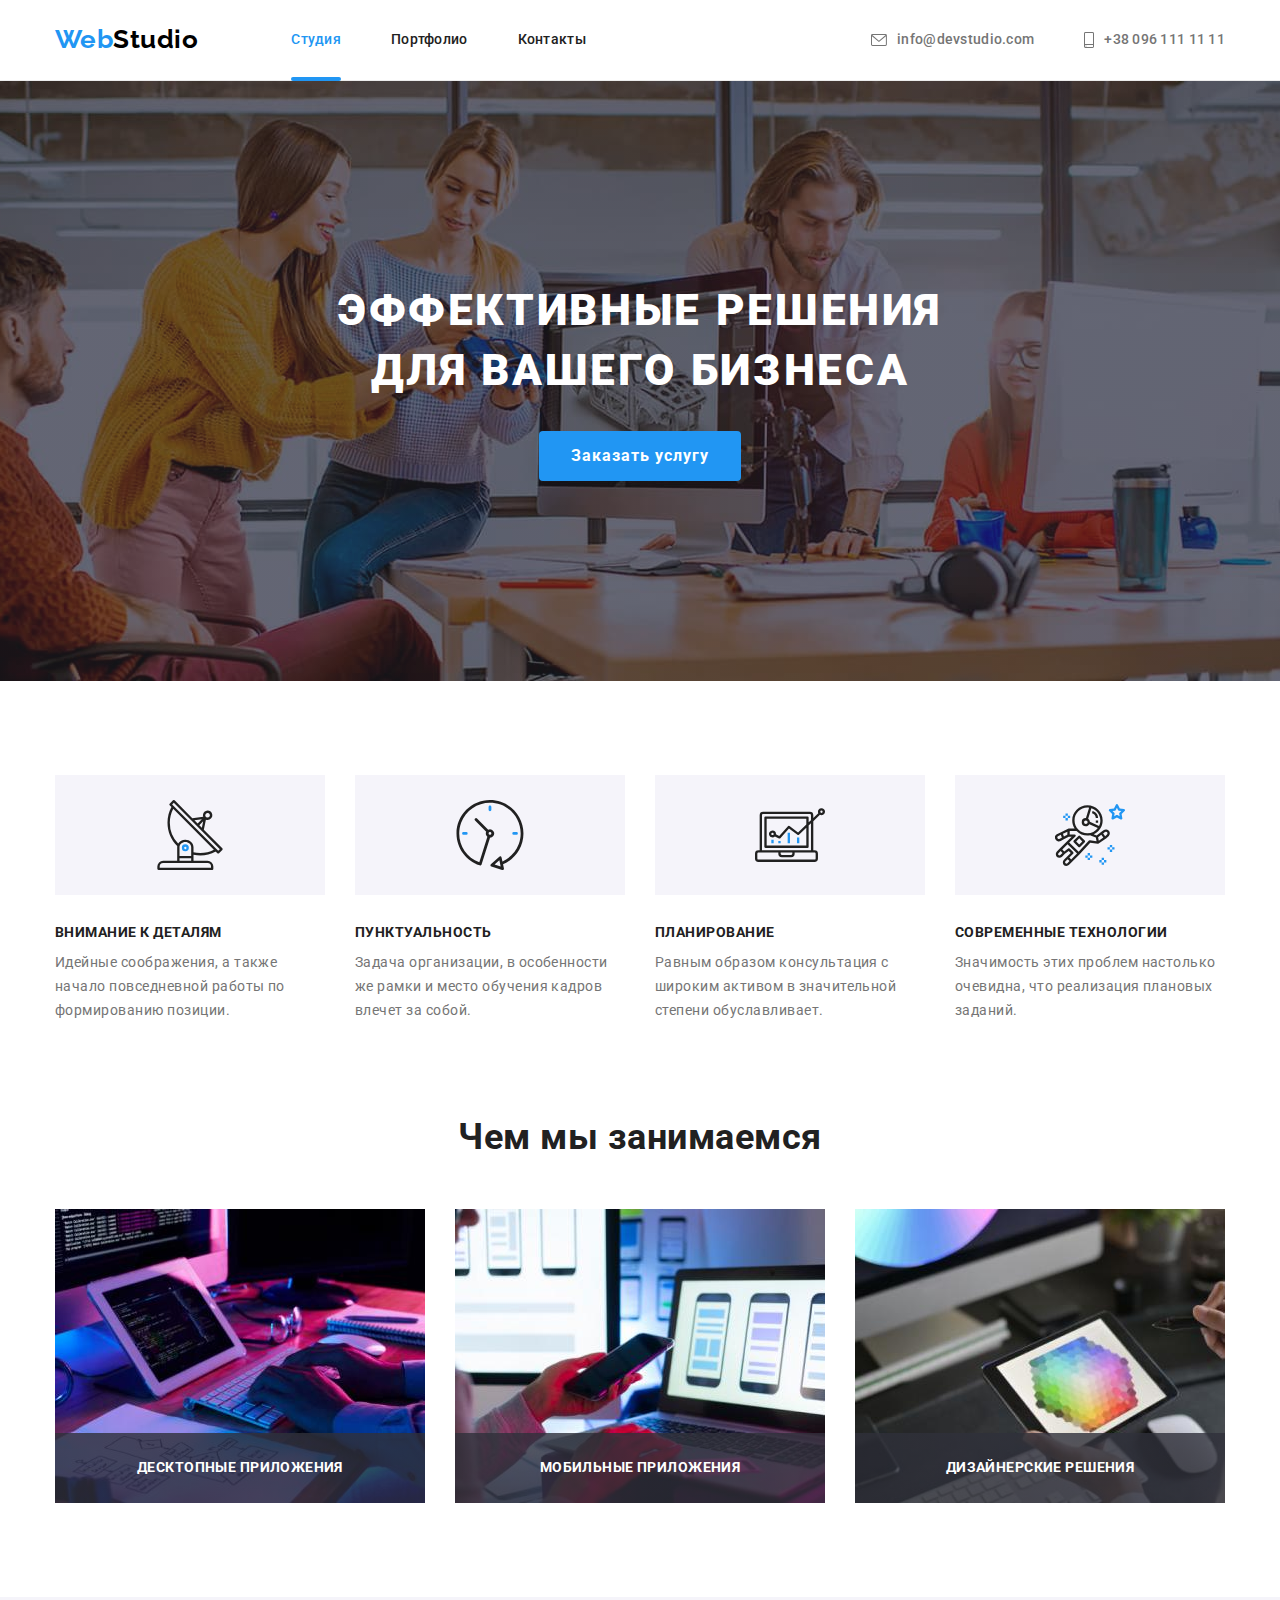
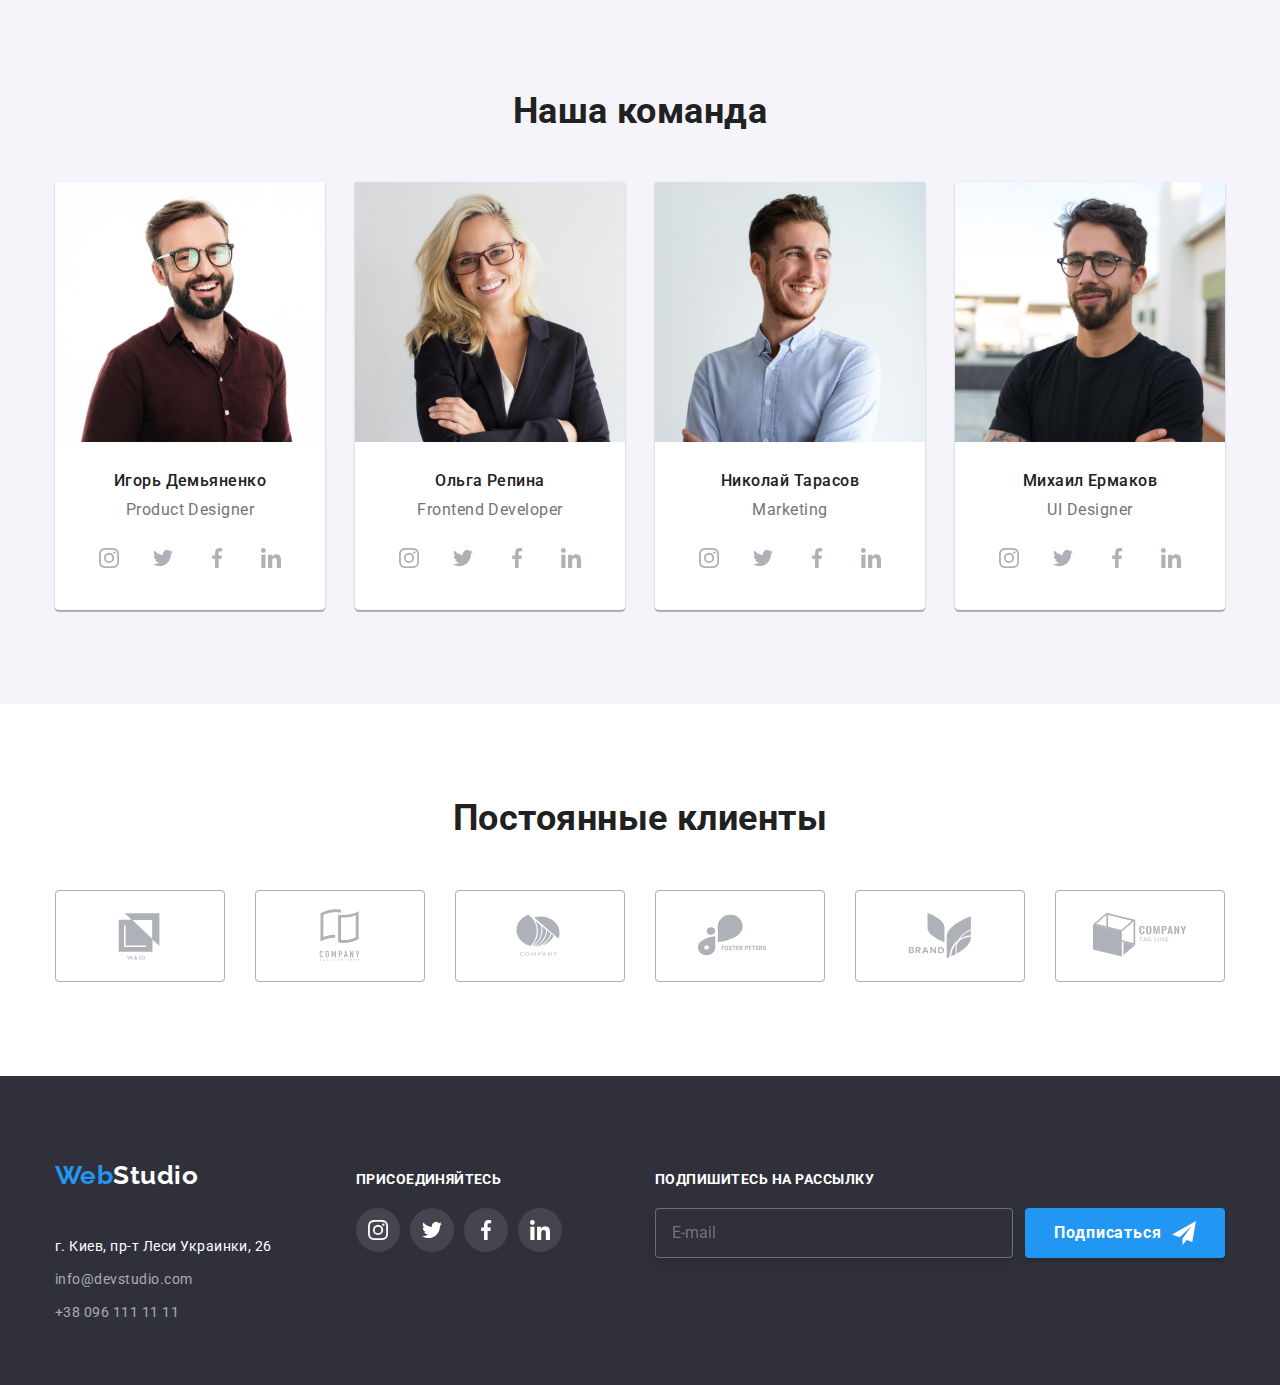
==== index.html @ ae08dffd "HW7-business" ====
<!DOCTYPE html>
<html lang="ru">
<head>
    <meta charset="UTF-8">
    <meta http-equiv="X-UA-Compatible" content="IE=edge">
    <meta name="viewport" content="width=device-width, initial-scale=1.0">
    <title>Студия</title>
    <link rel="preconnect" href="https://fonts.googleapis.com">
    <link rel="preconnect" href="https://fonts.gstatic.com" crossorigin>
    <link href="https://fonts.googleapis.com/css2?family=Raleway:wght@700&family=Roboto:wght@400;500;700;900&display=swap"
        rel="stylesheet">
        <link rel="stylesheet" href="./css/modern-normalize.css">
    <link rel="stylesheet" href="./css/styles.css">
</head>
<body>

                                                        <!-- HEADER -->

    <header class="header-box">

        <div class="container">

        <nav class="navigation">
            <a class="navigation__logo" href="index.html">Web<span class="navigation__name">Studio</span></a>
            <ul class="navigation-list">
                <li class="navigation-list__item"><a class="navigation-list__link navigation-list__link--current" href="index.html">Студия</a></li>
                <li class="navigation-list__item"><a class="navigation-list__link" href="portfolio.html">Портфолио</a></li>
                <li class="navigation-list__item"><a class="navigation-list__link" href="">Контакты</a></li>
            </ul>
        </nav>
        <ul class="contacts-list">
            <li class="contacts-list__items">
                <a class="contacts-list__link" href="mailto:info@devstudio.com"><svg class="contacts-list__envelope" width="16" height="12">
                    <use href="./images/icons.svg#icon-envelope"></use>
                </svg>info@devstudio.com</a>
            </li>
            <li class="contacts-list__items">
                <a class="contacts-list__link" href="tel:+380961111111"><svg class="contacts-list__smartphone" width="10" height="16">
                    <use href="./images/icons.svg#icon-smartphone"></use>
                </svg>+38 096 111 11 11</a>
            </li>
        </ul>
    
    </div>

    </header>

                                                        <!-- MAIN -->

    <main>

                                                        <!-- SECTION 1 -->

        <section class="section section--hero">

    <div class="container container--hero">
 
        <h1 class="container__hero-title">Эффективные решения для вашего бизнеса</h1>
        <button class="container__hero-button" type="button" data-modal-open>Заказать услугу</button>

     
    </div>

        </section>

                                                        <!-- SECTION 2 -->

        <section class="section">

            <div class="container">

        <h2 class="container__feature-title">Особенности</h2>

        <ul class="feature-list">
            <li class="feature-list__item">

            <div class="feature-list__container"> 
                    <svg class="feature-list__icon-place" width="70" height="70">
                    <use href="./images/icons.svg#icon-antenna" ></use>
                </svg>
            </div>

                <h3 class="feature-list__subtitle">Внимание к деталям</h3>
                <p class="feature-list__text">Идейные соображения, а также начало повседневной работы по формированию позиции.</p>
            </li>
            <li class="feature-list__item">
                <div class="feature-list__container">
                <svg class="feature-list__icon-place" width="70" height="70">
                <use href="./images/icons.svg#icon-clock"></use>
                </svg>
                </div>
                <h3 class="feature-list__subtitle">Пунктуальность</h3>
                <p class="feature-list__text">Задача организации, в особенности же рамки и место обучения кадров влечет за собой.</p>
            </li>
            <li class="feature-list__item">
                <div class="feature-list__container">
                    <svg class="feature-list__icon-place" width="70" height="70">
                        <use href="./images/icons.svg#icon-diagram"></use>
                    </svg>
                </div>
                <h3 class="feature-list__subtitle">Планирование</h3>
                <p class="feature-list__text">Равным образом консультация с широким активом в значительной степени обуславливает.</p>
            </li>
            <li class="feature-list__item">
                <div class="feature-list__container">
                <svg class="feature-list__icon-place" width="70" height="70">
                <use href="./images/icons.svg#icon-astronaut"></use>
                </svg>
                </div>
                <h3 class="feature-list__subtitle">Современные технологии</h3>
                <p class="feature-list__text">Значимость этих проблем настолько очевидна, что реализация плановых заданий.</p>
            </li>
        </ul>

    </div>
    
        </section>

                                                        <!-- SECTION 3 -->

        <section class="section section--nopadding">

            <div class="container container--direction">

        <h2 class="container__business-title">Чем мы занимаемся</h2>
        <ul class="container__business-list">
            <li class="container__business-item">
            <img class="container__business-img" src="images/img1.jpg" alt="coding" width="370">
            <h3 class="container__business-subtitle">ДЕСКТОПНЫЕ ПРИЛОЖЕНИЯ</h3>
        </li>
        <li class="container__business-item">
            <img class="container__business-img" src="images/img2.jpg" alt="work_with_smartphones" width="370">
            <h3 class="container__business-subtitle">МОБИЛЬНЫЕ ПРИЛОЖЕНИЯ</h3>
        </li>
        <li class="container__business-item">
            <img class="container__business-img" src="images/img3.jpg" alt="drawing_on_a_tablet" width="370">
            <h3 class="container__business-subtitle">ДИЗАЙНЕРСКИЕ РЕШЕНИЯ</h3>
        </li>
        </ul>

    </div>

        </section>

                                                        <!-- SECTION 4 -->
        <section class="section section4">  

            <div class="container cont4">

        <h2 class="section4-title">Наша команда</h2>
        <ul class="section4-list">

            <li class="section4-list-item">
                    <img class="section4-img" src="images/img4.jpg" alt="Product Designer" width="270">
                    <div class="section4-text">
                    <h3 class="section4-list-title">Игорь Демьяненко</h3>
                    <p class="section4-list-text" lang="en">Product Designer</p>
                    <ul class="social-list">
                        <li class="social-list-item">
                            <a class="social-list-link" href="">
                                <svg class="social-icons" width="20" height="20">
                                    <use href="./images/icons.svg#icon-instagram-1"></use>
                                </svg>
                            </a>
                        </li>
                        <li class="social-list-item">
                            <a class="social-list-link" href="">
                                <svg class="social-icons" width="20" height="20">
                                    <use href="./images/icons.svg#icon-twitter-1"></use>
                                </svg>
                            </a>
                        </li>
                        <li class="social-list-item">
                            <a class="social-list-link" href="">
                                <svg class="social-icons" width="20" height="20">
                                    <use href="./images/icons.svg#icon-facebook-1"></use>
                                </svg>
                            </a>
                        </li>
                        <li class="social-list-item">
                            <a class="social-list-link" href="">
                                <svg class="social-icons" width="20" height="20">
                                    <use href="./images/icons.svg#icon-linkedin-1"></use>
                                </svg>
                            </a>
                        </li>
                    </ul>
                </div>
            </li>

            <li class="section4-list-item">
                    <img class="section4-img" src="images/img5.jpg" alt="Frontend Developer" width="270">
                    <div class="section4-text">
                    <h3 class="section4-list-title">Ольга Репина</h3>
                    <p class="section4-list-text" lang="en">Frontend Developer</p>
                    <ul class="social-list">
                        <li class="social-list-item">
                            <a class="social-list-link" href="">
                                <svg class="social-icons" width="20" height="20">
                                    <use href="./images/icons.svg#icon-instagram-1"></use>
                                </svg>
                            </a>
                        </li>
                        <li class="social-list-item">
                            <a class="social-list-link" href="">
                                <svg class="social-icons" width="20" height="20">
                                    <use href="./images/icons.svg#icon-twitter-1"></use>
                                </svg>
                            </a>
                        </li>
                        <li class="social-list-item">
                            <a class="social-list-link" href="">
                                <svg class="social-icons" width="20" height="20">
                                    <use href="./images/icons.svg#icon-facebook-1"></use>
                                </svg>
                            </a>
                        </li>
                        <li class="social-list-item">
                            <a class="social-list-link" href="">
                                <svg class="social-icons" width="20" height="20">
                                    <use href="./images/icons.svg#icon-linkedin-1"></use>
                                </svg>
                            </a>
                        </li>
                    </ul>
                </div>
            
            </li>

            <li class="section4-list-item">
                <img class="section4-img" src="images/img6.jpg" alt="Marketing" width="270">
                <div class="section4-text">
                    <h3 class="section4-list-title">Николай Тарасов</h3>
                    <p class="section4-list-text" lang="en">Marketing</p>
                    <ul class="social-list">
                        <li class="social-list-item">
                            <a class="social-list-link" href="">
                                <svg class="social-icons" width="20" height="20">
                                    <use href="./images/icons.svg#icon-instagram-1"></use>
                                </svg>
                            </a>
                        </li>
                        <li class="social-list-item">
                            <a class="social-list-link" href="">
                                <svg class="social-icons" width="20" height="20">
                                    <use href="./images/icons.svg#icon-twitter-1"></use>
                                </svg>
                            </a>
                        </li>
                        <li class="social-list-item">
                            <a class="social-list-link" href="">
                                <svg class="social-icons" width="20" height="20">
                                    <use href="./images/icons.svg#icon-facebook-1"></use>
                                </svg>
                            </a>
                        </li>
                        <li class="social-list-item">
                            <a class="social-list-link" href="">
                                <svg class="social-icons" width="20" height="20">
                                    <use href="./images/icons.svg#icon-linkedin-1"></use>
                                </svg>
                            </a>
                        </li>
                    </ul>
                </div>
            </li>
            
            <li class="section4-list-item">
                    <img class="section4-img" src="images/img7.jpg" alt="UI Designer" width="270">
                    <div class="section4-text">
                    <h3 class="section4-list-title">Михаил Ермаков</h3>
                    <p class="section4-list-text" lang="en">UI Designer</p>
                    <ul class="social-list">
                        <li class="social-list-item">
                            <a class="social-list-link" href="">
                                <svg class="social-icons" width="20" height="20">
                                    <use href="./images/icons.svg#icon-instagram-1"></use>
                                </svg>
                            </a>
                        </li>
                        <li class="social-list-item">
                            <a class="social-list-link" href="">
                                <svg class="social-icons" width="20" height="20">
                                    <use href="./images/icons.svg#icon-twitter-1"></use>
                                </svg>
                            </a>
                        </li>
                        <li class="social-list-item">
                            <a class="social-list-link" href="">
                                <svg class="social-icons" width="20" height="20">
                                    <use href="./images/icons.svg#icon-facebook-1"></use>
                                </svg>
                            </a>
                        </li>
                        <li class="social-list-item">
                            <a class="social-list-link" href="">
                                <svg class="social-icons" width="20" height="20">
                                    <use href="./images/icons.svg#icon-linkedin-1"></use>
                                </svg>
                            </a>
                        </li>
                    </ul>
                </div>
            </li>
        </ul>
    
    </div>

        </section>   

                                                        <!-- SECTION 5 -->

        <section class="section section5">

            <div class="container cont5">
            <h2 class="section5-title">Постоянные клиенты</h2>
            <ul class="clients-list">
                <li class="clients-list-items"><a class="clients-link" href="">
                    <svg class="clients-icons" width="106" height="60">
                        <use href="./images/icons.svg#icon-client-1"></use>
                    </svg>
                </a></li>
                <li class="clients-list-items"><a class="clients-link" href="">
                    <svg class="clients-icons" width="106" height="60">
                        <use href="./images/icons.svg#icon-client-2"></use>
                    </svg>
                </a></li>
                <li class="clients-list-items"><a class="clients-link" href="">
                    <svg class="clients-icons" width="106" height="60">
                        <use href="./images/icons.svg#icon-client-3"></use>
                    </svg>
                </a></li>
                <li class="clients-list-items"><a class="clients-link" href="">
                    <svg class="clients-icons" width="106" height="60">
                        <use href="./images/icons.svg#icon-client-4"></use>
                    </svg>
                    </a></li>
                <li class="clients-list-items"><a class="clients-link" href="">
                        <svg class="clients-icons" width="106" height="60">
                            <use href="./images/icons.svg#icon-client-5"></use>
                        </svg>
                        </a></li>
                <li class="clients-list-items"><a class="clients-link" href="">
                        <svg class="clients-icons" width="106" height="60">
                            <use href="./images/icons.svg#icon-client-6"></use>
                        </svg></a>
                </li>
            </ul>
        </div>

        </section>
    </main>

                                                        <!-- FOOTER  -->
    <footer class="foot">

    <div class="container basement">
        
    <div class="cont-ftr">
        <a class="logo-ftr" href="index.html">Web<span class="logo-studio-footer">Studio</span></a>
        <address class="adrs">
            <ul class="foot-list">
                <li class="foot-list-item"><a class="foot-adrs" href="https://goo.gl/maps/mkaMECq21xG1Tthk6" target="_blank"
                        rel="noopener noreferrer">
                        г. Киев, пр-т Леси Украинки, 26</a> </li>
                <li class="foot-list-item"><a class="foot-contacts" href="mailto:info@devstudio.com">info@devstudio.com</a></li>
                <li class="foot-list-item"><a class="foot-contacts" href="tel:+380961111111">+38 096 111 11 11</a></li>
            </ul>
        </address>
    </div>

    <div class="ftr-social">
        <strong class="ftr-social-title">ПРИСОЕДИНЯЙТЕСЬ</strong>
        <ul class="social-list-ftr">
            <li class="social-list-item-ftr">
                <a class="socia-link-ftr" href="">
                    <svg class="social-icons-ftr" width="20" height="20">
                        <use href="./images/icons.svg#icon-instagram-1"></use>
                    </svg>
                </a>
            </li>
            <li class="social-list-item-ftr">
                <a class="socia-link-ftr" href="">
                    <svg class="social-icons-ftr" width="20" height="20">
                        <use href="./images/icons.svg#icon-twitter-1"></use>
                    </svg>
                </a>
            </li>
            <li class="social-list-item-ftr">
                <a class="socia-link-ftr" href="">
                    <svg class="social-icons-ftr" width="20" height="20">
                        <use href="./images/icons.svg#icon-facebook-1"></use>
                    </svg>
                </a>
            </li>
            <li class="social-list-item-ftr">
                <a class="socia-link-ftr" href="">
                    <svg class="social-icons-ftr" width="20" height="20">
                        <use href="./images/icons.svg#icon-linkedin-1"></use>
                    </svg>
                </a>
            </li>
        </ul>
    </div>

    <div class="footer-signup-container">

    <strong class="signup-form-title">ПОДПИШИТЕСЬ НА РАССЫЛКУ</strong>
    <form class="signup-form" name="signup-form" autocomplete="on" novalidate>

            <input class="email-area" type="email" name="footer-email" placeholder="E-mail"/>
    
        <button class="signup-form-button" type="submit"><span class="signup-form-button-text">Подписаться</span>
            <svg class="icon-send" width="24" height="24">
                <use href="./images/icons.svg#icon-send"></use>
            </svg>
        </button>
        
    </form>
    </div>
    </div>       
    </footer>

                                                        <!-- MODAL -->

    <div class="backdrop is-hidden" data-modal>
        <div class="modal">
            <button type="button" class="modal-close" data-modal-close>
                <svg class="icon-close" width="18" height="18">
                    <use href="./images/icons.svg#icon-close"></use>
                </svg>
            </button>
            
            <form action="#" class="user-contacts-form" name="user-contacts" novalidate>
            
                <strong class="user-contacts-tittle">Оставьте свои данные, мы вам перезвоним</strong>
            
                <label class="user-contacts-labels">
                    <span class="label-name">Имя</span> 
                    <input class="user-contacts-input input-name" type="text" name="username" />
                    <svg class="user-icon" width="12" height="12">
                        <use href="./images/icons.svg#icon-user-black"></use>
                    </svg>
                </label>
                <label class="user-contacts-labels">
                    <span class="label-name">Телефон</span>
                    <input class="user-contacts-input input-phone" type="tel" name="phone-number" />
                    <svg class="phone-icon" width="13" height="13">
                        <use href="./images/icons.svg#icon-phone-black"></use>
                    </svg>
                </label>
                <label class="user-contacts-labels">
                    <span class="label-name">Почта</span>
                    <input class="user-contacts-input input-mail" type="email" name="email" />
                    <svg class="mail-icon" width="16" height="13">
                        <use href="./images/icons.svg#icon-email-black"></use>
                    </svg>
                </label>
                <label class="comment-label">
                    <span class="label-name">Комментарий</span>
                    <textarea class="text-field" name="feedback" rows="5" placeholder="Введите текст"></textarea>
                </label>

                
                <label class="user-checkbox">
                    <input class="input-checkbox" type="checkbox" name="checkbox-license" value="reading" />

                    <svg class="icon-square" width="16" height="15">
                        <use href="./images/icons.svg#icon-square"></use>
                    </svg>
                    <svg class="icon-check" width="14" height="15">
                        <use href="./images/icons.svg#icon-check"></use>
                    </svg>

                    <span class="chekbox-text">Соглашаюсь с рассылкой и принимаю</span><a class="checkbox-link" href=""> Условия договора</a>
                    
                </label>
                
                
                <button class="user-contacts-button" type="submit">Отправить</button>
                </form>
        </div>
    </div>
    <script src="./js/modal.js"></script>
</body>
</html>
---- css/styles.css ----
:root {
  --background: #ffffff;
  --logo-text: #000000;
  --main-h2h3: #212121;
  --hero-background: #2f303a;
  --main-text: #757575;
  --footer: rgb(255, 255, 255, 0.6);
  --accent: #2196f3;
  --section4-bckgnd: #f5f4fa;
  --header-border: #ececec;
  --projects-border: #eeeeee;
  --icon-unactive: #afb1b8;
  --cubic: cubic-bezier(0.4, 0, 0.2, 1);
  --transition-time: 250ms;
  --transformY: transform;
}

h1,
h2,
h3,
h4,
h5,
h6,
p,
ul {
  margin: 0;
  padding: 0;
  border: 0;
  font-size: 100%;
  font: inherit;
  vertical-align: baseline;
}

body {
  background-color: var(--background);
  font-family: 'Roboto', sans-serif;
  letter-spacing: 0.03em;
  color: var(--main-h2h3);
  box-sizing: border-box;
}

/* -----------------------------------HEADER----------------------------------- */
.section {
  padding-top: 94px;
  padding-bottom: 94px;
}

.container {
  display: flex;
  width: 1200px;
  padding-left: 15px;
  padding-right: 15px;
  margin-left: auto;
  margin-right: auto;
}

.header-box {
  border-bottom: 1px solid var(--header-border);
}

.navigation {
  display: flex;
  align-items: center;
}

.navigation__logo,
.logo-ftr {
  color: var(--accent);
  font-family: Raleway;
  font-weight: 700;
  font-size: 26px;
  line-height: 1.2;
  text-decoration: none;
  padding: 24px 0;
}

.navigation__name {
  color: var(--logo-text);
  font-family: Raleway;
  font-weight: 700;
  font-size: 26px;
  line-height: 1.19;
}

.navigation-list {
  list-style: none;
  display: flex;
  align-items: center;
  margin-left: 93px;
}

.navigation-list__item {
  display: flex;
  align-content: center;
  justify-content: center;
  margin-right: 50px;
}

.navigation-list__item:last-child {
  margin-right: 0px;
}

.navigation-list__link {
  display: block;
  font-weight: 500;
  font-size: 14px;
  line-height: 1.14;
  letter-spacing: 0.02em;
  text-decoration: none;
  color: var(--main-h2h3);
  padding-top: 32px;
  padding-bottom: 32px;
  transition-property: color, background-color;
  transition-duration: var(--transition-time);
  transition-timing-function: var(--cubic);
  position: relative;
}

.navigation-list__link--current {
  font-weight: 500;
  font-size: 14px;
  line-height: 1.14;
  letter-spacing: 0.02em;
  color: var(--accent);
  text-decoration: none;
  transition: color;
  transition-duration: var(--transition-time);
  transition-timing-function: var(--cubic);
}

.navigation-list__link--current:hover,
.navigation-list__link--current:focus,
.navigation-list__link:hover,
.navigation-list__link:focus {
  color: var(--accent);
}

.navigation-list__link--current::after {
  content: '';
  width: 100%;
  height: 4px;
  background-color: var(--accent);
  border-radius: 2px;
  position: absolute;
  left: 0;
  top: 96%;
}

.contacts-list {
  list-style: none;
  display: flex;
  margin-left: auto;
  align-items: center;
}

.contacts-list__items {
  display: flex;
  align-content: center;
  margin-right: 50px;
}

.contacts-list__items:last-child {
  margin-right: 0;
}

.contacts-list__link {
  display: flex;
  font-weight: 500;
  font-size: 14px;
  line-height: 1.14;
  letter-spacing: 0.02em;
  text-decoration: none;
  color: var(--main-text);
  padding: 32px 0;
  transition: color;
  transition-duration: var(--transition-time);
  transition-timing-function: var(--cubic);
}

.contacts-list__link:hover,
.contacts-list__link:focus {
  color: var(--accent);
}

.contacts-list__envelope {
  margin-right: 10px;
  fill: currentColor;
  align-self: center;
}

.contacts-list__smartphone {
  margin-right: 10px;
  align-self: center;
  fill: currentColor;
}

/* -----------------------------------BODY----------------------------------- */

/* ---------------------------------- SECTION 1 ------------------------------ */
.section--hero {
  display: flex;
  background-color: var(--hero-background);
  padding-top: 200px;
  padding-bottom: 200px;
  max-width: 1600px;
  height: 600px;
  margin-right: auto;
  margin-left: auto;
  background-image: linear-gradient(to right, rgba(47, 48, 58, 0.4), rgba(47, 48, 58, 0.4)),
    url(../images/overlay.jpg);
  background-repeat: no-repeat;
  background-position: center;
  background-size: cover;
}

.container--hero {
  flex-direction: column;
  text-align: center;
  justify-content: center;
}

.container__hero-title {
  font-weight: 900;
  font-size: 44px;
  line-height: 1.36;
  letter-spacing: 0.06em;
  text-transform: uppercase;
  color: var(--background);
  width: 696px;
  margin: 0 auto;
  margin-bottom: 30px;
}

.container__hero-button {
  font-family: Roboto;
  background-color: var(--accent);
  color: var(--background);
  cursor: pointer;
  font-weight: 700;
  font-size: 16px;
  line-height: 1.87;
  letter-spacing: 0.06em;
  border: none;
  border-radius: 4px;
  display: block;
  padding: 10px 32px;
  margin-left: auto;
  margin-right: auto;
}

.container__hero-button:hover,
.container__hero-button:focus,
.container__hero-button:active {
  background-color: var(--accent);
  color: var(--background);
}

/* ---------------------------------- SECTION 2 ------------------------------ */
.container__feature-title {
  position: absolute;
  width: 1px;
  height: 1px;
  margin: -1px;
  border: 0;
  padding: 0;
  white-space: nowrap;
  clip-path: inset(100%);
  clip: rect(0 0 0 0);
  overflow: hidden;
}

.feature-list {
  list-style: none;
  display: flex;
  justify-content: center;
}

.feature-list__item {
  margin-right: 30px;
}
.feature-list__item:last-child {
  margin-right: 0px;
}

.feature-list__container {
  display: flex;
  width: 270px;
  height: 120px;
  background-color: var(--section4-bckgnd);
  margin-bottom: 30px;
  justify-content: center;
}

.feature-list__icon-place {
  align-self: center;
}

.feature-list__subtitle {
  font-weight: 700;
  font-size: 14px;
  line-height: 1.14;
  text-transform: uppercase;
  margin-bottom: 10px;
}

.feature-list__text {
  font-size: 14px;
  line-height: 1.71;
  color: var(--main-text);
}

/* ---------------------------------- SECTION 3 ------------------------------ */
.section--nopadding {
  padding-top: 0;
}

.container--direction {
  flex-direction: column;
}

.container__business-title {
  display: flex;
  justify-content: center;
  font-weight: 700;
  font-size: 36px;
  line-height: 1.16;
  margin-bottom: 50px;
}

.container__business-list {
  display: flex;
  justify-content: center;
}

.container__business-item {
  position: relative;
  list-style: none;
  margin-right: 30px;
}
.container__business-item:last-child {
  margin-right: 0;
}

.container__business-img {
  max-width: 100%;
  display: block;
  height: auto;
}

.container__business-subtitle {
  position: absolute;
  bottom: 0;
  width: 100%;
  height: 70px;
  display: flex;
  align-items: center;
  justify-content: center;
  font-weight: bold;
  font-size: 14px;
  line-height: 1.14;
  letter-spacing: 0.03em;
  color: var(--background);
  background-image: linear-gradient(to right, rgba(47, 48, 58, 0.8), rgba(47, 48, 58, 0.8));
}

/* ------------------------------------ SECTION 4 ------------------------------ */
.section4 {
  background-color: var(--section4-bckgnd);
}
.cont4 {
  flex-direction: column;
}
.section4-title {
  font-weight: 700;
  font-size: 36px;
  line-height: 1.16;
  display: flex;
  justify-content: center;
  margin-bottom: 50px;
}
.section4-list {
  margin-right: auto;
  margin-left: auto;
  display: flex;
}
.section4-list-item {
  list-style: none;
  margin-right: 30px;
  background-color: var(--background);
  box-shadow: 0px 1px 3px rgba(0, 0, 0, 0.12), 0px 1px 1px rgba(0, 0, 0, 0.14),
    0px 2px 1px rgba(0, 0, 0, 0.2);
  border-radius: 0px 0px 4px 4px;
}
.section4-list-item:last-child {
  margin-right: 0;
}
.section4-text {
  padding-bottom: 30px;
  padding-top: 30px;
  padding-right: 32px;
  padding-left: 32px;
}
.section4-list-title {
  font-weight: 500;
  font-size: 16px;
  line-height: 1.18;
  display: flex;
  justify-content: center;
  margin-bottom: 10px;
}
.section4-list-text {
  font-size: 16px;
  line-height: 1.18;
  display: flex;
  justify-content: center;
  color: var(--main-text);
  margin-bottom: 16px;
}
.section4-img {
  max-width: 100%;
  display: block;
  height: auto;
}
.social-list {
  list-style: none;
  display: flex;
  justify-content: center;
  align-content: center;
}
/* -------------------------------------------------- */
.social-list-item {
  display: flex;
  width: 44px;
  height: 44px;
  margin-right: 10px;
}
.social-list-item:last-child {
  margin-right: 0;
}
.social-list-link {
  display: flex;
  justify-content: center;
  width: 100%;
  height: 100%;
  fill: var(--icon-unactive);
  color: var(--background);
  border-radius: 50%;
  transition-property: background-color, fill, border-radius;
  transition-duration: var(--transition-time);
  transition-timing-function: var(--cubic);
}
.social-icons {
  align-self: center;
}
.social-list-link:hover,
.social-list-link:focus {
  background-color: var(--accent);
  fill: currentColor;
}

/* --------------------------------------------------- */

/* ------------------------------------SECTION 5-------------------------------- */
.cont5 {
  flex-direction: column;
}

.section5-title {
  font-weight: 700;
  font-size: 36px;
  line-height: 1.16;
  display: flex;
  justify-content: center;
  margin-bottom: 50px;
}
.clients-list {
  display: flex;
  list-style: none;
  justify-content: center;
}

.clients-list-items {
  display: flex;
  margin-right: 30px;
}
.clients-list-items:last-child {
  margin-right: 0;
}

.clients-link {
  width: 170px;
  height: 92px;
  display: flex;
  cursor: pointer;
  border: 1px solid var(--icon-unactive);
  border-radius: 4px;
  justify-content: center;
  align-items: center;
  fill: var(--icon-unactive);
  transition-property: fill, border-color;
  transition-duration: var(--transition-time);
  transition-timing-function: var(--cubic);
}
.clients-link:hover,
.clients-link:focus {
  fill: var(--accent);
  border: 1px solid var(--accent);
}

/* ------------------------------------ FOOTER --------------------------------- */
.foot {
  background-color: var(--hero-background);
  padding-top: 60px;
  padding-bottom: 60px;
}
.cont-ftr {
  display: flex;
  flex-direction: column;
  width: 231px;
}
.foot-adrs {
  text-decoration: none;
}
.foot-contacts {
  text-decoration: none;
}
.logo-studio-footer {
  font-family: Raleway;
  font-weight: 700;
  font-size: 26px;
  line-height: 1.19;
  color: var(--background);
}
.adrs {
  font-size: 14px;
  line-height: 1.71;
  font-style: normal;
  color: var(--background);
}
.logo-ftr {
  margin-bottom: 20px;
  justify-content: baseline;
}
.foot-list {
  list-style: none;
  display: flex;
  flex-direction: column;
}
.foot-list-item {
  margin-bottom: 9px;
}
.foot-list-item:last-child {
  margin-bottom: 0;
}
.foot-adrs {
  font-size: 14px;
  line-height: 1.71;
  font-style: normal;
  color: var(--background);
  transition-property: color;
  transition-duration: var(--transition-time);
  transition-timing-function: var(--cubic);
}
.foot-adrs:hover,
.foot-adrs:focus,
.foot-adrs:active {
  color: var(--accent);
}

.foot-contacts {
  color: var(--footer);
  transition-property: color;
  transition-duration: var(--transition-time);
  transition-timing-function: var(--cubic);
}
.foot-contacts:hover,
.foot-contacts:focus,
.foot-contacts:active {
  color: var(--accent);
}
.basement {
  display: flex;
  flex-direction: row;
  align-items: baseline;
}
.ftr-social {
  display: flex;
  flex-direction: column;
  margin-left: 70px;
}
.ftr-social-title {
  display: flex;
  flex-direction: column;
  font-weight: 700;
  color: var(--background);
  font-size: 14px;
  line-height: 1.14;
  text-transform: uppercase;
  letter-spacing: 0.03em;
  margin-bottom: 20px;
  justify-content: baseline;
}
.social-list-ftr {
  display: flex;
  align-content: center;
  justify-content: center;
  list-style: none;
}
.social-list-item-ftr {
  display: flex;
  width: 44px;
  height: 44px;
  margin-right: 10px;
  background-image: linear-gradient(to right, rgba(255, 255, 255, 0.1), rgba(255, 255, 255, 0.1));
  border-radius: 50%;
}
.socia-link-ftr {
  display: flex;
  justify-content: center;
  width: 100%;
  height: 100%;
  cursor: pointer;
  fill: var(--background);
  color: var(--background);
  border-radius: 50%;
  transition-property: background-color, fill, border-radius;
  transition-duration: var(--transition-time);
  transition-timing-function: var(--cubic);
}
.socia-link-ftr:hover,
.socia-link-ftr:focus {
  background-color: var(--accent);
  fill: var(--background);
}
.social-list-item-ftr:last-child {
  margin-right: 0;
}
.social-icons-ftr {
  align-self: center;
}
/* ----------------------------- FOOTER SIGNUP FORM ------------------*/
.footer-signup-container {
  margin-left: 93px;
}
.signup-form {
  display: flex;
}

.signup-form-title {
  display: block;
  font-style: normal;
  font-size: 14px;
  line-height: 1.14em;
  font-weight: 700;
  color: var(--background);
  margin-bottom: 20px;
}
.email-area-button {
  display: flex;
  align-items: flex-end;
}
.email-area {
  width: 358px;
  border: 1px solid rgba(255, 255, 255, 0.3);
  filter: drop-shadow(0px 4px 4px rgba(0, 0, 0, 0.15));
  background-color: var(--hero-background);
  color: var(--background);
  border-radius: 4px;
  padding-left: 16px;
  padding-top: 15px;
  padding-bottom: 15px;
  margin-right: 12px;
}
.signup-form-button {
  display: flex;
  justify-content: center;
  align-items: center;
  width: 200px;
  height: 50%;
  padding-top: 10px;
  padding-bottom: 10px;
  border: none;
  cursor: pointer;
  font-family: Roboto;
  font-style: normal;
  font-weight: 700;
  font-size: 16px;
  line-height: 1.875em;
  letter-spacing: 0.06em;
  color: var(--background);
  background-color: var(--accent);
  box-shadow: 0px 4px 4px rgba(0, 0, 0, 0.15);
  border-radius: 4px;
}
.signup-form-button-text {
  margin-right: 10px;
}
.icon-send {
  fill: var(--background);
}

/* --------------------------------------PORTFOLIO---------------------------------*/
.cont-portfolio {
  flex-direction: column;
  margin-left: auto;
  margin-right: auto;
}
.portfolio-title {
  position: absolute;
  width: 1px;
  height: 1px;
  margin: -1px;
  border: 0;
  padding: 0;
  white-space: nowrap;
  clip-path: inset(100%);
  clip: rect(0 0 0 0);
  overflow: hidden;
}
/*---------------------------------------- FILTERS ----------------------------------*/

.filters-list {
  background-color: var(--background);
  display: flex;
  justify-content: center;
  margin-top: 0;
  margin-bottom: 50px;
  list-style: none;
}
.filters-list .filters-list-items + .filters-list-items {
  margin-left: 8px;
}
.filters-list-button {
  font-family: Roboto;
  background-color: var(--section4-bckgnd);
  cursor: pointer;
  font-weight: 500;
  font-size: 16px;
  line-height: 1.62;
  text-align: center;
  border: none;
  border-radius: 4px;
  padding: 6px 22px;
  transition-property: color, background-color, box-shadow;
  transition-duration: var(--transition-time);
  transition-timing-function: var(--cubic);
}
.filters-list-button.active-button {
  color: var(--background);
  background-color: var(--accent);
  transition-property: box-shadow;
  transition-duration: var(--transition-time);
  transition-timing-function: var(--cubic);
}

.filters-list-button:hover,
.filters-list-button:focus,
.active-button:active {
  color: var(--background);
  background-color: var(--accent);
  box-shadow: 0px 3px 1px rgba(0, 0, 0, 0.1), 0px 1px 2px rgba(0, 0, 0, 0.08),
    0px 2px 2px rgba(0, 0, 0, 0.12);
}

/* --------------------------------------- PROJECTS -------------------------------------*/

.projects-list {
  list-style: none;
  display: flex;
  flex-wrap: wrap;
}
.projects-list-item {
  display: block;
  border-bottom: 1px solid var(--projects-border);
  flex-basis: calc((100% - 2 * 30px) / 3);
  margin-right: 30px;
  margin-bottom: 30px;
}
.projects-list-item:nth-last-child(-n + 3) {
  margin-bottom: 0px;
}
.projects-list-item:nth-child(3n) {
  margin-right: 0px;
}
.projects-thumb {
  position: relative;
  overflow: hidden;
  width: 100%;
  height: 100%;
}
.overlay {
  position: absolute;
  left: 0;
  top: 0;
  font-size: 18px;
  line-height: 1.55;
  letter-spacing: 0.03em;
  padding: 63px 24px;
  color: var(--background);
  opacity: 0;
  background-image: linear-gradient(to right, rgba(33, 150, 243, 0.9), rgba(33, 150, 243, 0.9));
  transition-property: transform, opacity;
  transform: translateY(100%);
  transition-duration: var(--transition-time);
  transition-timing-function: var(--cubic);
}
.projects-link:focus .overlay,
.projects-link:hover .overlay {
  transform: translateY(0);
  opacity: 1;
}
.projects-link:focus,
.projects-link:hover {
  box-shadow: 0px 1px 1px rgba(0, 0, 0, 0.12), 0px 4px 4px rgba(0, 0, 0, 0.06),
    1px 4px 6px rgba(0, 0, 0, 0.16);
}
.projects-link {
  display: block;
  text-decoration: none;
  color: var(--main-h2h3);
  transition-property: box-shadow;
  transition-duration: var(--transition-time);
  transition-timing-function: var(--cubic);
}

.projects-text {
  width: 100%;
  padding: 20px 24px;
  overflow: hidden;
  border-bottom: 1px solid var(--header-border);
  border-left: 1px solid var(--header-border);
  border-right: 1px solid var(--header-border);
}
.projects-list-subtitle {
  font-weight: 700;
  font-size: 18px;
  line-height: 2;
  letter-spacing: 0.06em;
  margin-bottom: 4px;
}
.projects-list-text {
  font-size: 16px;
  line-height: 1.87;
  color: var(--main-text);
}
.projects-img {
  max-width: 100%;
  display: block;
  height: auto;
}

/*--------------------------------- MODAL -------------------------------*/
.backdrop {
  position: fixed;
  top: 0;
  left: 0;
  width: 100vw;
  height: 100vh;
  background-color: rgba(0, 0, 0, 0.2);
  transition: opacity 350ms, visibility 350ms;
  pointer-events: visible;
}
.backdrop.is-hidden .modal {
  transform: scale(0.01) translate(100%, 20%);
}

.modal {
  position: absolute;
  padding: 40px;
  top: 50%;
  left: 50%;
  width: 528px;
  min-height: 581px;
  background-color: var(--background);
  box-shadow: 0px 1px 3px rgba(0, 0, 0, 0.12), 0px 1px 1px rgba(0, 0, 0, 0.14),
    0px 2px 1px rgba(0, 0, 0, 0.2);
  border-radius: 4px;
  transition-property: transform;
  transition-duration: 350ms;
  transform: scale(1) translate(-50%, -50%);
}
.modal-close {
  position: absolute;
  top: 8px;
  right: 8px;
  width: 30px;
  height: 30px;
  background-color: var(--background);
  border: 1px solid rgba(0, 0, 0, 0.1);
  border-radius: 50%;
  display: flex;
  align-items: center;
  justify-content: center;
  cursor: pointer;
  transition-property: fill, border;
  transition-duration: 350ms;
  transition-timing-function: var(--cubic);
}
.modal-close:hover,
.modal-close:focus {
  border: 1px solid rgba(0, 0, 0, 0.1);
}
.modal-close:hover .icon-close,
.modal-close:focus .icon-close {
  fill: var(--accent);
}
.is-hidden {
  visibility: hidden;
  opacity: 1;
  pointer-events: none;
}
.icon-close {
  display: block;
  fill: var(--main-h2h3);
  transition-property: fill;
  transition-duration: var(--transition-time);
  transition-timing-function: var(--cubic);
}
/*-------------------------------- MODAL FORM ------------------------*/
.user-contacts-form {
  display: block;
}
.user-contacts-tittle {
  display: block;
  text-align: center;
  font-size: 20px;
  line-height: 1.15em;
  margin-bottom: 12px;
  color: var(--main-h2h3);
  pointer-events: none;
  user-select: none;
}
.user-contacts-labels {
  position: relative;
  display: block;
  width: 100%;
  font-size: 12px;
  line-height: 1.16em;
  letter-spacing: 0.01em;
  color: var(--main-text);
  margin-bottom: 10px;
  user-select: none;
}
.comment-label {
  display: block;
  font-size: 12px;
  line-height: 1.16em;
  letter-spacing: 0.01em;
  color: var(--main-text);
  margin-bottom: 20px;
  user-select: none;
}

.label-name {
  display: block;
  font-size: 12px;
  line-height: 1.16em;
  letter-spacing: 0.01em;
  color: var(--main-text);
  margin-bottom: 4px;
}
.user-contacts-input {
  display: block;
  width: 100%;
  border: 1px solid rgba(33, 33, 33, 0.2);
  background-color: transparent;
  border-radius: 4px;
  padding: 0;
  padding-top: 12px;
  padding-bottom: 12px;
  padding-left: 42px;
  cursor: pointer;
  transition-property: fill, border-color;
  transition-duration: var(--transition-time);
  transition-timing-function: var(--cubic);
}
.user-icon,
.phone-icon,
.mail-icon {
  position: absolute;
  top: 0;
  left: 0;
  transform: translateX(12px) translateY(31px);
  fill: var(--main-h2h3);
  transition-property: fill;
  transition-duration: var(--transition-time);
  transition-timing-function: var(--cubic);
}
.user-icon:hover,
.phone-icon:hover,
.mail-icon:hover {
  cursor: pointer;
  fill: var(--accent);
}

.user-contacts-input:focus,
.user-contacts-input:hover {
  border-color: var(--accent);
  outline: 0;
}
.user-contacts-input:focus + .user-icon,
.user-contacts-input:hover + .user-icon {
  fill: var(--accent);
}
.user-contacts-input:focus + .phone-icon,
.user-contacts-input:hover + .phone-icon {
  fill: var(--accent);
}
.user-contacts-input:focus + .mail-icon,
.user-contacts-input:hover + .mail-icon {
  fill: var(--accent);
}

.text-field {
  height: 120px;
  width: 100%;
  border: 1px solid rgba(33, 33, 33, 0.2);
  border-radius: 4px;
  padding: 12px 16px;
  resize: none;
  cursor: pointer;
  transition-property: border-color;
  transition-duration: var(--transition-time);
  transition-timing-function: var(--cubic);
}
.text-field::placeholder {
  color: rgba(117, 117, 117, 0.5);
  font-size: 14px;
  line-height: 1.14em;
  letter-spacing: 0.01em;
  color: rgba(117, 117, 117, 0.5);
}
.text-field:hover,
.text-field:focus {
  outline: 0;
  border-color: var(--accent);
}

.user-checkbox {
  position: relative;
  display: block;
  margin-bottom: 30px;
  text-align: center;
  user-select: none;
}

.checkbox-link {
  font-family: Roboto;
  font-style: normal;
  font-weight: normal;
  font-size: 14px;
  line-height: 1.71em;
  color: var(--accent);
  padding-left: 5px;
  text-decoration-skip-ink: none;
}

.chekbox-text {
  font-family: Roboto;
  font-style: normal;
  font-weight: normal;
  font-size: 14px;
  line-height: 1.71em;
  color: var(--main-text);
  padding-left: 5px;
}
.input-checkbox {
  appearance: none;
  -webkit-appearance: none;
}
.icon-square {
  display: block;
  position: absolute;
  top: 0;
  left: 0;
  transition-property: fill;
  transition-duration: var(--transition-time);
  transition-timing-function: var(--cubic);
  transform: translateX(5px) translateY(4px);
}

.icon-check {
  position: absolute;
  top: 0;
  left: 0;
  transform: translateX(6px) translateY(4px);
  fill: var(--background);
  cursor: pointer;
}
.input-checkbox:checked + .icon-square {
  background-color: var(--accent);
  border-radius: 2px;
  fill: var(--accent);
}

.input-checkbox:checked + .icon-square + .icon-check {
  fill: var(--background);
}

.input-checkbox:focus + .icon-square {
  fill: var(--accent);
}
.input-checkbox:hover + .icon-square {
  fill: var(--accent);
}

.user-contacts-button {
  display: block;
  width: 200px;
  background: var(--accent);
  font-family: Roboto;
  font-style: normal;
  font-weight: 700;
  font-size: 16px;
  line-height: 1.875em;
  letter-spacing: 0.06em;
  color: var(--background);
  box-shadow: 0px 4px 4px rgba(0, 0, 0, 0.15);
  border-radius: 4px;
  border: none;
  padding: 0;
  padding-top: 10px;
  padding-bottom: 10px;
  margin-right: auto;
  margin-left: auto;
  cursor: pointer;
}

input:-webkit-autofill,
input:-webkit-autofill:hover,
input:-webkit-autofill:focus,
input:-webkit-autofill:active {
  transition: background-color 5000s ease-in-out 0s;
  -webkit-box-shadow: 0 0 0px 1000px var(--background) inset;
}
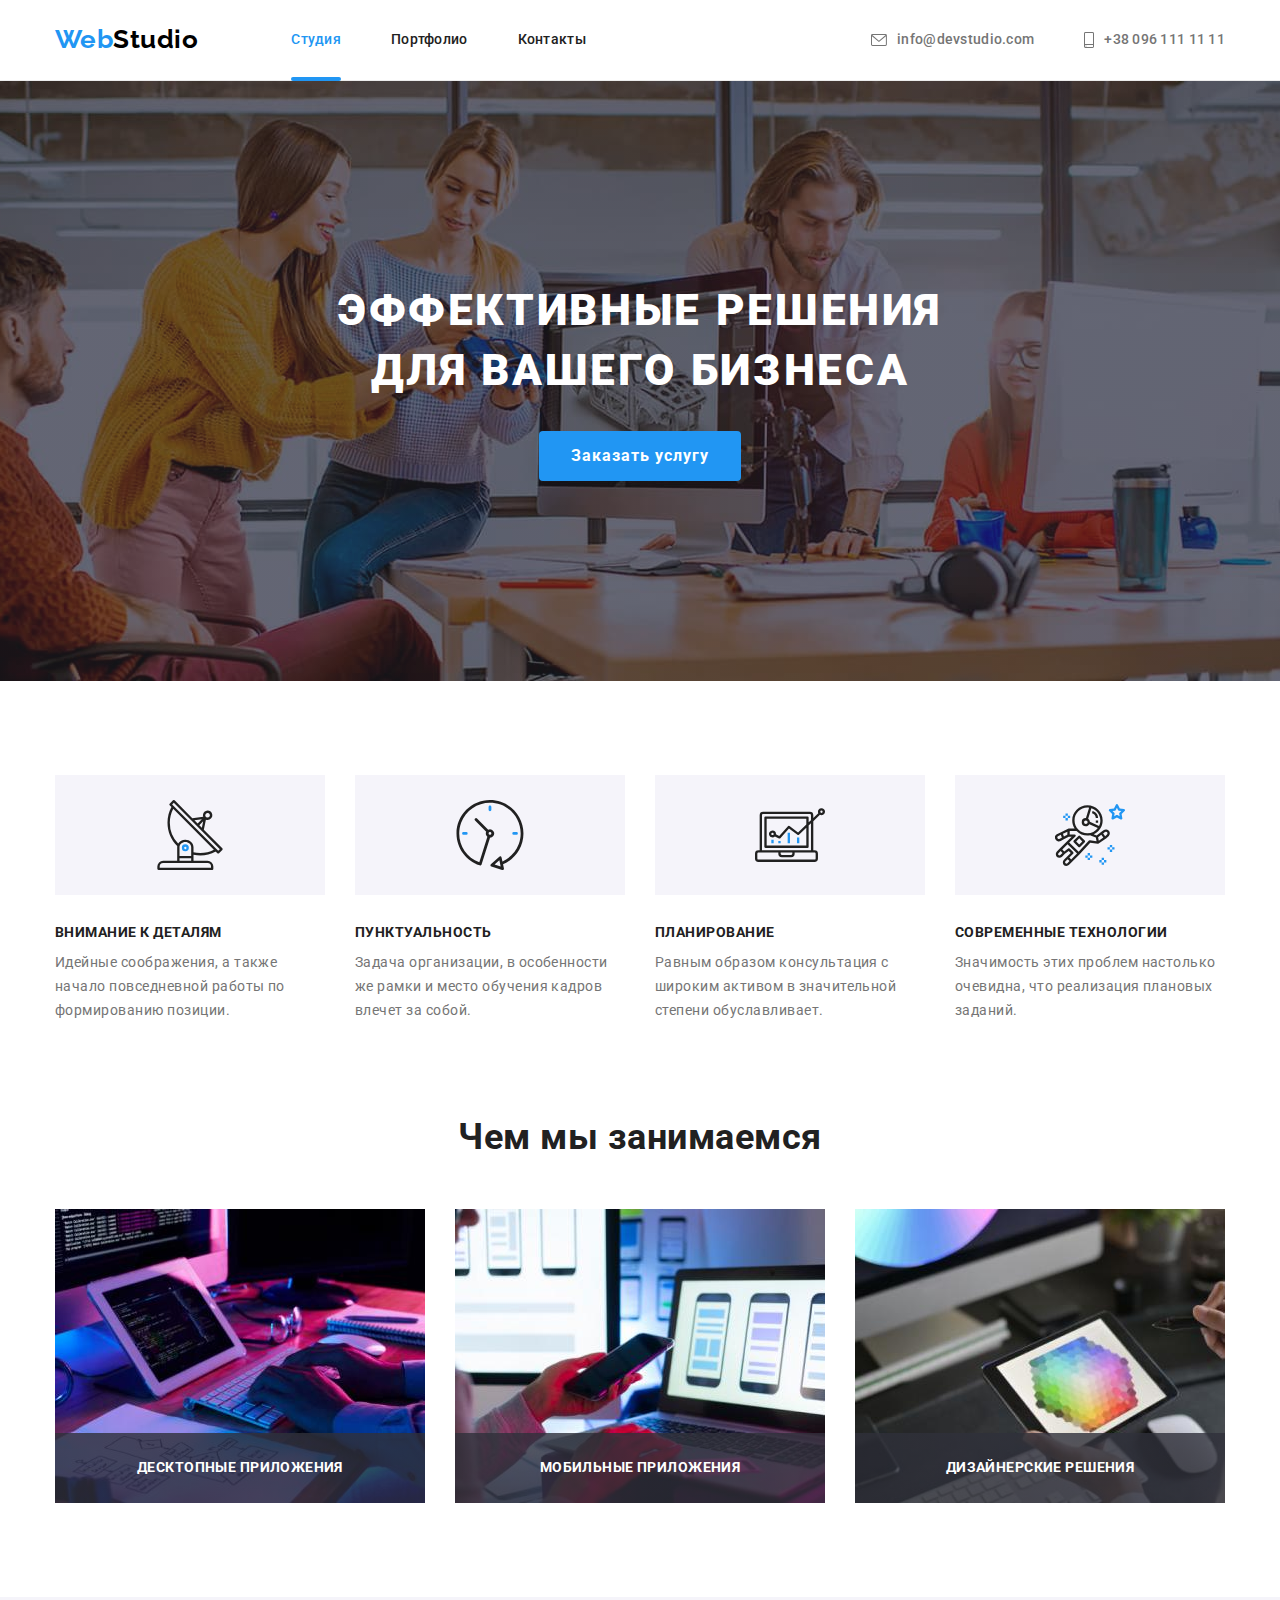
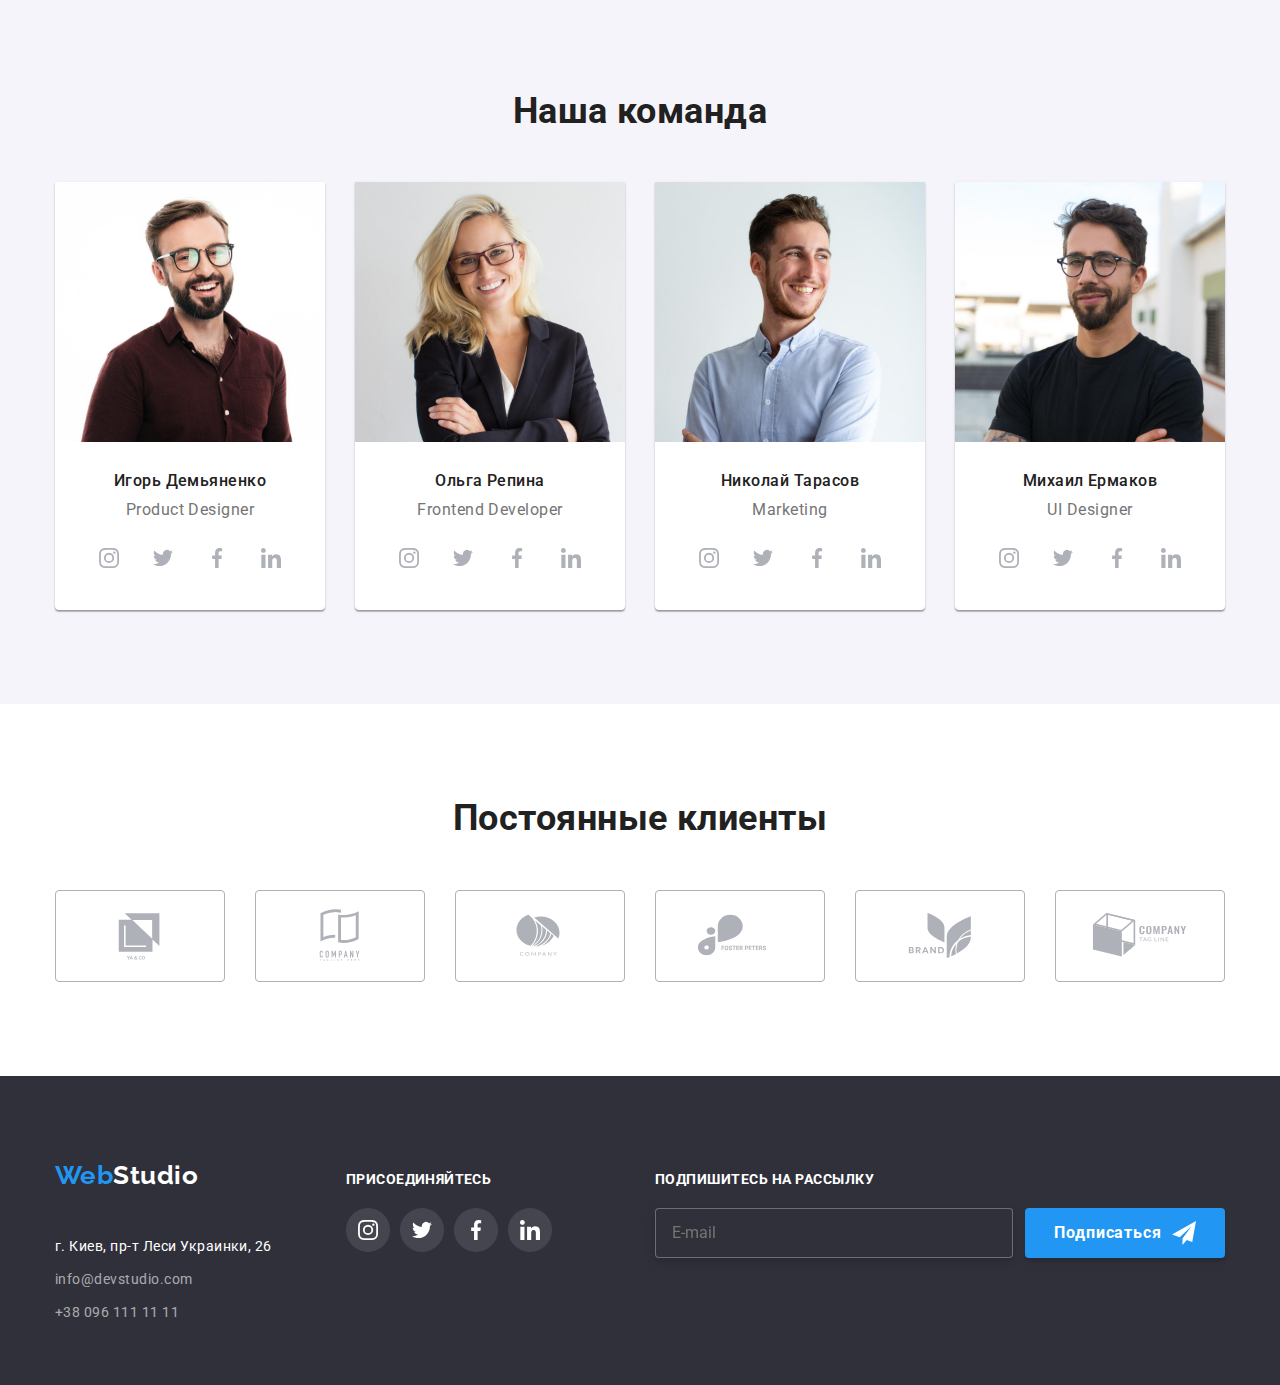
==== commit ee4d8024: "hw7-bem" ====
--- a/index.html
+++ b/index.html
@@ -69,7 +69,7 @@
 
             <div class="container">
 
-        <h2 class="container__feature-title">Особенности</h2>
+        <h2 class="container-feature-title">Особенности</h2>
 
         <ul class="feature-list">
             <li class="feature-list__item">
@@ -143,43 +143,43 @@
         </section>
 
                                                         <!-- SECTION 4 -->
-        <section class="section section4">  
-
-            <div class="container cont4">
-
-        <h2 class="section4-title">Наша команда</h2>
-        <ul class="section4-list">
-
-            <li class="section4-list-item">
-                    <img class="section4-img" src="images/img4.jpg" alt="Product Designer" width="270">
-                    <div class="section4-text">
-                    <h3 class="section4-list-title">Игорь Демьяненко</h3>
-                    <p class="section4-list-text" lang="en">Product Designer</p>
-                    <ul class="social-list">
-                        <li class="social-list-item">
-                            <a class="social-list-link" href="">
-                                <svg class="social-icons" width="20" height="20">
+        <section class="section section--bgcolor">  
+
+            <div class="container container--direction">
+
+        <h2 class="container__team-title">Наша команда</h2>
+        <ul class="container__team-list">
+
+            <li class="container__team-item">
+                    <img class="container__team-img" src="images/img4.jpg" alt="Product Designer" width="270">
+                    <div class="container__team-text">
+                    <h3 class="container__team-subtitle">Игорь Демьяненко</h3>
+                    <p class="container__list-text" lang="en">Product Designer</p>
+                    <ul class="container__team-socials">
+                        <li class="container__social-items">
+                            <a class="container__social-links" href="">
+                                <svg class="container__team-icons" width="20" height="20">
                                     <use href="./images/icons.svg#icon-instagram-1"></use>
                                 </svg>
                             </a>
                         </li>
-                        <li class="social-list-item">
-                            <a class="social-list-link" href="">
-                                <svg class="social-icons" width="20" height="20">
+                        <li class="container__social-items">
+                            <a class="container__social-links" href="">
+                                <svg class="container__team-icons" width="20" height="20">
                                     <use href="./images/icons.svg#icon-twitter-1"></use>
                                 </svg>
                             </a>
                         </li>
-                        <li class="social-list-item">
-                            <a class="social-list-link" href="">
-                                <svg class="social-icons" width="20" height="20">
+                        <li class="container__social-items">
+                            <a class="container__social-links" href="">
+                                <svg class="container__team-icons" width="20" height="20">
                                     <use href="./images/icons.svg#icon-facebook-1"></use>
                                 </svg>
                             </a>
                         </li>
-                        <li class="social-list-item">
-                            <a class="social-list-link" href="">
-                                <svg class="social-icons" width="20" height="20">
+                        <li class="container__social-items">
+                            <a class="container__social-links" href="">
+                                <svg class="container__team-icons" width="20" height="20">
                                     <use href="./images/icons.svg#icon-linkedin-1"></use>
                                 </svg>
                             </a>
@@ -188,36 +188,36 @@
                 </div>
             </li>
 
-            <li class="section4-list-item">
-                    <img class="section4-img" src="images/img5.jpg" alt="Frontend Developer" width="270">
-                    <div class="section4-text">
-                    <h3 class="section4-list-title">Ольга Репина</h3>
-                    <p class="section4-list-text" lang="en">Frontend Developer</p>
-                    <ul class="social-list">
-                        <li class="social-list-item">
-                            <a class="social-list-link" href="">
-                                <svg class="social-icons" width="20" height="20">
+            <li class="container__team-item">
+                    <img class="container__team-img" src="images/img5.jpg" alt="Frontend Developer" width="270">
+                    <div class="container__team-text">
+                    <h3 class="container__team-subtitle">Ольга Репина</h3>
+                    <p class="container__list-text" lang="en">Frontend Developer</p>
+                    <ul class="container__team-socials">
+                        <li class="container__social-items">
+                            <a class="container__social-links" href="">
+                                <svg class="container__team-icons" width="20" height="20">
                                     <use href="./images/icons.svg#icon-instagram-1"></use>
                                 </svg>
                             </a>
                         </li>
-                        <li class="social-list-item">
-                            <a class="social-list-link" href="">
-                                <svg class="social-icons" width="20" height="20">
+                        <li class="container__social-items">
+                            <a class="container__social-links" href="">
+                                <svg class="container__team-icons" width="20" height="20">
                                     <use href="./images/icons.svg#icon-twitter-1"></use>
                                 </svg>
                             </a>
                         </li>
-                        <li class="social-list-item">
-                            <a class="social-list-link" href="">
-                                <svg class="social-icons" width="20" height="20">
+                        <li class="container__social-items">
+                            <a class="container__social-links" href="">
+                                <svg class="container__team-icons" width="20" height="20">
                                     <use href="./images/icons.svg#icon-facebook-1"></use>
                                 </svg>
                             </a>
                         </li>
-                        <li class="social-list-item">
-                            <a class="social-list-link" href="">
-                                <svg class="social-icons" width="20" height="20">
+                        <li class="container__social-items">
+                            <a class="container__social-links" href="">
+                                <svg class="container__team-icons" width="20" height="20">
                                     <use href="./images/icons.svg#icon-linkedin-1"></use>
                                 </svg>
                             </a>
@@ -227,36 +227,36 @@
             
             </li>
 
-            <li class="section4-list-item">
-                <img class="section4-img" src="images/img6.jpg" alt="Marketing" width="270">
-                <div class="section4-text">
-                    <h3 class="section4-list-title">Николай Тарасов</h3>
-                    <p class="section4-list-text" lang="en">Marketing</p>
-                    <ul class="social-list">
-                        <li class="social-list-item">
-                            <a class="social-list-link" href="">
-                                <svg class="social-icons" width="20" height="20">
+            <li class="container__team-item">
+                <img class="container__team-img" src="images/img6.jpg" alt="Marketing" width="270">
+                <div class="container__team-text">
+                    <h3 class="container__team-subtitle">Николай Тарасов</h3>
+                    <p class="container__list-text" lang="en">Marketing</p>
+                    <ul class="container__team-socials">
+                        <li class="container__social-items">
+                            <a class="container__social-links" href="">
+                                <svg class="container__team-icons" width="20" height="20">
                                     <use href="./images/icons.svg#icon-instagram-1"></use>
                                 </svg>
                             </a>
                         </li>
-                        <li class="social-list-item">
-                            <a class="social-list-link" href="">
-                                <svg class="social-icons" width="20" height="20">
+                        <li class="container__social-items">
+                            <a class="container__social-links" href="">
+                                <svg class="container__team-icons" width="20" height="20">
                                     <use href="./images/icons.svg#icon-twitter-1"></use>
                                 </svg>
                             </a>
                         </li>
-                        <li class="social-list-item">
-                            <a class="social-list-link" href="">
-                                <svg class="social-icons" width="20" height="20">
+                        <li class="container__social-items">
+                            <a class="container__social-links" href="">
+                                <svg class="container__team-icons" width="20" height="20">
                                     <use href="./images/icons.svg#icon-facebook-1"></use>
                                 </svg>
                             </a>
                         </li>
-                        <li class="social-list-item">
-                            <a class="social-list-link" href="">
-                                <svg class="social-icons" width="20" height="20">
+                        <li class="container__social-items">
+                            <a class="container__social-links" href="">
+                                <svg class="container__team-icons" width="20" height="20">
                                     <use href="./images/icons.svg#icon-linkedin-1"></use>
                                 </svg>
                             </a>
@@ -265,36 +265,36 @@
                 </div>
             </li>
             
-            <li class="section4-list-item">
-                    <img class="section4-img" src="images/img7.jpg" alt="UI Designer" width="270">
-                    <div class="section4-text">
-                    <h3 class="section4-list-title">Михаил Ермаков</h3>
-                    <p class="section4-list-text" lang="en">UI Designer</p>
-                    <ul class="social-list">
-                        <li class="social-list-item">
-                            <a class="social-list-link" href="">
-                                <svg class="social-icons" width="20" height="20">
+            <li class="container__team-item">
+                    <img class="container__team-img" src="images/img7.jpg" alt="UI Designer" width="270">
+                    <div class="container__team-text">
+                    <h3 class="container__team-subtitle">Михаил Ермаков</h3>
+                    <p class="container__list-text" lang="en">UI Designer</p>
+                    <ul class="container__team-socials">
+                        <li class="container__social-items">
+                            <a class="container__social-links" href="">
+                                <svg class="container__team-icons" width="20" height="20">
                                     <use href="./images/icons.svg#icon-instagram-1"></use>
                                 </svg>
                             </a>
                         </li>
-                        <li class="social-list-item">
-                            <a class="social-list-link" href="">
-                                <svg class="social-icons" width="20" height="20">
+                        <li class="container__social-items">
+                            <a class="container__social-links" href="">
+                                <svg class="container__team-icons" width="20" height="20">
                                     <use href="./images/icons.svg#icon-twitter-1"></use>
                                 </svg>
                             </a>
                         </li>
-                        <li class="social-list-item">
-                            <a class="social-list-link" href="">
-                                <svg class="social-icons" width="20" height="20">
+                        <li class="container__social-items">
+                            <a class="container__social-links" href="">
+                                <svg class="container__team-icons" width="20" height="20">
                                     <use href="./images/icons.svg#icon-facebook-1"></use>
                                 </svg>
                             </a>
                         </li>
-                        <li class="social-list-item">
-                            <a class="social-list-link" href="">
-                                <svg class="social-icons" width="20" height="20">
+                        <li class="container__social-items">
+                            <a class="container__social-links" href="">
+                                <svg class="container__team-icons" width="20" height="20">
                                     <use href="./images/icons.svg#icon-linkedin-1"></use>
                                 </svg>
                             </a>
@@ -310,38 +310,38 @@
 
                                                         <!-- SECTION 5 -->
 
-        <section class="section section5">
-
-            <div class="container cont5">
-            <h2 class="section5-title">Постоянные клиенты</h2>
+        <section class="section">
+
+            <div class="container container--direction">
+            <h2 class="container__clients-title">Постоянные клиенты</h2>
             <ul class="clients-list">
-                <li class="clients-list-items"><a class="clients-link" href="">
-                    <svg class="clients-icons" width="106" height="60">
+                <li class="clients-list__items"><a class="clients-list__link" href="">
+                    <svg width="106" height="60">
                         <use href="./images/icons.svg#icon-client-1"></use>
                     </svg>
                 </a></li>
-                <li class="clients-list-items"><a class="clients-link" href="">
-                    <svg class="clients-icons" width="106" height="60">
+                <li class="clients-list__items"><a class="clients-list__link" href="">
+                    <svg width="106" height="60">
                         <use href="./images/icons.svg#icon-client-2"></use>
                     </svg>
                 </a></li>
-                <li class="clients-list-items"><a class="clients-link" href="">
-                    <svg class="clients-icons" width="106" height="60">
+                <li class="clients-list__items"><a class="clients-list__link" href="">
+                    <svg width="106" height="60">
                         <use href="./images/icons.svg#icon-client-3"></use>
                     </svg>
                 </a></li>
-                <li class="clients-list-items"><a class="clients-link" href="">
-                    <svg class="clients-icons" width="106" height="60">
+                <li class="clients-list__items"><a class="clients-list__link" href="">
+                    <svg width="106" height="60">
                         <use href="./images/icons.svg#icon-client-4"></use>
                     </svg>
                     </a></li>
-                <li class="clients-list-items"><a class="clients-link" href="">
-                        <svg class="clients-icons" width="106" height="60">
+                <li class="clients-list__items"><a class="clients-list__link" href="">
+                        <svg width="106" height="60">
                             <use href="./images/icons.svg#icon-client-5"></use>
                         </svg>
                         </a></li>
-                <li class="clients-list-items"><a class="clients-link" href="">
-                        <svg class="clients-icons" width="106" height="60">
+                <li class="clients-list__items"><a class="clients-list__link" href="">
+                        <svg width="106" height="60">
                             <use href="./images/icons.svg#icon-client-6"></use>
                         </svg></a>
                 </li>
@@ -354,48 +354,52 @@
                                                         <!-- FOOTER  -->
     <footer class="foot">
 
-    <div class="container basement">
+    <div class="container basement--direction">
         
-    <div class="cont-ftr">
-        <a class="logo-ftr" href="index.html">Web<span class="logo-studio-footer">Studio</span></a>
-        <address class="adrs">
-            <ul class="foot-list">
-                <li class="foot-list-item"><a class="foot-adrs" href="https://goo.gl/maps/mkaMECq21xG1Tthk6" target="_blank"
+    <div class="foot-container">
+        <a class="foot-container__logo" href="index.html">Web<span class="foot-container__logo-text">Studio</span></a>
+        <address class="foot-container__address">
+            <ul class="foot-container__list">
+                <li class="foot-container__item"><a class="foot-container__link" href="https://goo.gl/maps/mkaMECq21xG1Tthk6" target="_blank"
                         rel="noopener noreferrer">
                         г. Киев, пр-т Леси Украинки, 26</a> </li>
-                <li class="foot-list-item"><a class="foot-contacts" href="mailto:info@devstudio.com">info@devstudio.com</a></li>
-                <li class="foot-list-item"><a class="foot-contacts" href="tel:+380961111111">+38 096 111 11 11</a></li>
+                <li class="foot-container__item"><a class="foot-container__contacts-link" href="mailto:info@devstudio.com">info@devstudio.com</a></li>
+                <li class="foot-container__item"><a class="foot-container__contacts-link" href="tel:+380961111111">+38 096 111 11 11</a></li>
             </ul>
         </address>
     </div>
 
-    <div class="ftr-social">
-        <strong class="ftr-social-title">ПРИСОЕДИНЯЙТЕСЬ</strong>
-        <ul class="social-list-ftr">
-            <li class="social-list-item-ftr">
-                <a class="socia-link-ftr" href="">
-                    <svg class="social-icons-ftr" width="20" height="20">
+    <div class="social-invite">
+        <strong class="social-invite__title">ПРИСОЕДИНЯЙТЕСЬ</strong>
+        <ul class="social-invite__list">
+            
+            <li class="social-invite__item">
+                <a class="social-invite__link" href="">
+                    <svg class="social-invite__icon" width="20" height="20">
                         <use href="./images/icons.svg#icon-instagram-1"></use>
                     </svg>
                 </a>
             </li>
-            <li class="social-list-item-ftr">
-                <a class="socia-link-ftr" href="">
-                    <svg class="social-icons-ftr" width="20" height="20">
+
+            <li class="social-invite__item">
+                <a class="social-invite__link" href="">
+                    <svg class="social-invite__icon" width="20" height="20">
                         <use href="./images/icons.svg#icon-twitter-1"></use>
                     </svg>
                 </a>
             </li>
-            <li class="social-list-item-ftr">
-                <a class="socia-link-ftr" href="">
-                    <svg class="social-icons-ftr" width="20" height="20">
+
+            <li class="social-invite__item">
+                <a class="social-invite__link" href="">
+                    <svg class="social-invite__icon" width="20" height="20">
                         <use href="./images/icons.svg#icon-facebook-1"></use>
                     </svg>
                 </a>
             </li>
-            <li class="social-list-item-ftr">
-                <a class="socia-link-ftr" href="">
-                    <svg class="social-icons-ftr" width="20" height="20">
+
+            <li class="social-invite__item">
+                <a class="social-invite__link" href="">
+                    <svg class="social-invite__icon" width="20" height="20">
                         <use href="./images/icons.svg#icon-linkedin-1"></use>
                     </svg>
                 </a>
--- a/css/styles.css
+++ b/css/styles.css
@@ -63,8 +63,7 @@
   align-items: center;
 }
 
-.navigation__logo,
-.logo-ftr {
+.navigation__logo {
   color: var(--accent);
   font-family: Raleway;
   font-weight: 700;
@@ -256,7 +255,7 @@
 }
 
 /* ---------------------------------- SECTION 2 ------------------------------ */
-.container__feature-title {
+.container-feature-title {
   position: absolute;
   width: 1px;
   height: 1px;
@@ -364,13 +363,11 @@
 }
 
 /* ------------------------------------ SECTION 4 ------------------------------ */
-.section4 {
+.section--bgcolor {
   background-color: var(--section4-bckgnd);
 }
-.cont4 {
-  flex-direction: column;
-}
-.section4-title {
+
+.container__team-title {
   font-weight: 700;
   font-size: 36px;
   line-height: 1.16;
@@ -378,12 +375,14 @@
   justify-content: center;
   margin-bottom: 50px;
 }
-.section4-list {
+
+.container__team-list {
   margin-right: auto;
   margin-left: auto;
   display: flex;
 }
-.section4-list-item {
+
+.container__team-item {
   list-style: none;
   margin-right: 30px;
   background-color: var(--background);
@@ -391,16 +390,25 @@
     0px 2px 1px rgba(0, 0, 0, 0.2);
   border-radius: 0px 0px 4px 4px;
 }
-.section4-list-item:last-child {
+
+.container__team-item:last-child {
   margin-right: 0;
 }
-.section4-text {
+
+.container__team-img {
+  max-width: 100%;
+  display: block;
+  height: auto;
+}
+
+.container__team-text {
   padding-bottom: 30px;
   padding-top: 30px;
   padding-right: 32px;
   padding-left: 32px;
 }
-.section4-list-title {
+
+.container__team-subtitle {
   font-weight: 500;
   font-size: 16px;
   line-height: 1.18;
@@ -408,7 +416,8 @@
   justify-content: center;
   margin-bottom: 10px;
 }
-.section4-list-text {
+
+.container__list-text {
   font-size: 16px;
   line-height: 1.18;
   display: flex;
@@ -416,28 +425,29 @@
   color: var(--main-text);
   margin-bottom: 16px;
 }
-.section4-img {
-  max-width: 100%;
-  display: block;
-  height: auto;
-}
-.social-list {
+
+.container__team-socials {
   list-style: none;
   display: flex;
   justify-content: center;
   align-content: center;
 }
+
 /* -------------------------------------------------- */
-.social-list-item {
+
+.container__social-items {
   display: flex;
   width: 44px;
   height: 44px;
   margin-right: 10px;
 }
-.social-list-item:last-child {
+
+.container__social-items:last-child {
   margin-right: 0;
 }
-.social-list-link {
+
+.container__social-links {
+  cursor: pointer;
   display: flex;
   justify-content: center;
   width: 100%;
@@ -449,11 +459,13 @@
   transition-duration: var(--transition-time);
   transition-timing-function: var(--cubic);
 }
-.social-icons {
+
+.container__team-icons {
   align-self: center;
 }
-.social-list-link:hover,
-.social-list-link:focus {
+
+.container__social-links:hover,
+.container__social-links:focus {
   background-color: var(--accent);
   fill: currentColor;
 }
@@ -461,11 +473,11 @@
 /* --------------------------------------------------- */
 
 /* ------------------------------------SECTION 5-------------------------------- */
-.cont5 {
+.container--direction {
   flex-direction: column;
 }
 
-.section5-title {
+.container__clients-title {
   font-weight: 700;
   font-size: 36px;
   line-height: 1.16;
@@ -473,21 +485,22 @@
   justify-content: center;
   margin-bottom: 50px;
 }
+
 .clients-list {
   display: flex;
   list-style: none;
   justify-content: center;
 }
 
-.clients-list-items {
+.clients-list__items {
   display: flex;
   margin-right: 30px;
 }
-.clients-list-items:last-child {
+.clients-list__items:last-child {
   margin-right: 0;
 }
 
-.clients-link {
+.clients-list__link {
   width: 170px;
   height: 92px;
   display: flex;
@@ -501,8 +514,8 @@
   transition-duration: var(--transition-time);
   transition-timing-function: var(--cubic);
 }
-.clients-link:hover,
-.clients-link:focus {
+.clients-list__link:hover,
+.clients-list__link:focus {
   fill: var(--accent);
   border: 1px solid var(--accent);
 }
@@ -513,46 +526,62 @@
   padding-top: 60px;
   padding-bottom: 60px;
 }
-.cont-ftr {
+
+.basement--direction {
+  display: flex;
+  flex-direction: row;
+  align-items: baseline;
+}
+
+.foot-container {
   display: flex;
   flex-direction: column;
   width: 231px;
 }
-.foot-adrs {
+
+.foot-container__logo {
+  margin-bottom: 20px;
+  justify-content: baseline;
+  color: var(--accent);
+  font-family: Raleway;
+  font-weight: 700;
+  font-size: 26px;
+  line-height: 1.2;
   text-decoration: none;
-}
-.foot-contacts {
-  text-decoration: none;
-}
-.logo-studio-footer {
+  padding: 24px 0;
+}
+
+.foot-container__logo-text {
   font-family: Raleway;
   font-weight: 700;
   font-size: 26px;
   line-height: 1.19;
   color: var(--background);
 }
-.adrs {
+
+.foot-container__address {
   font-size: 14px;
   line-height: 1.71;
   font-style: normal;
   color: var(--background);
 }
-.logo-ftr {
-  margin-bottom: 20px;
-  justify-content: baseline;
-}
-.foot-list {
+
+.foot-container__list {
   list-style: none;
   display: flex;
   flex-direction: column;
 }
-.foot-list-item {
+
+.foot-container__item {
   margin-bottom: 9px;
 }
-.foot-list-item:last-child {
+
+.foot-container__item:last-child {
   margin-bottom: 0;
 }
-.foot-adrs {
+
+.foot-container__link {
+  text-decoration: none;
   font-size: 14px;
   line-height: 1.71;
   font-style: normal;
@@ -561,34 +590,34 @@
   transition-duration: var(--transition-time);
   transition-timing-function: var(--cubic);
 }
-.foot-adrs:hover,
-.foot-adrs:focus,
-.foot-adrs:active {
+
+.foot-container__link:hover,
+.foot-container__link:focus,
+.foot-container__link:active {
   color: var(--accent);
 }
 
-.foot-contacts {
+.foot-container__contacts-link {
+  text-decoration: none;
   color: var(--footer);
   transition-property: color;
   transition-duration: var(--transition-time);
   transition-timing-function: var(--cubic);
 }
-.foot-contacts:hover,
-.foot-contacts:focus,
-.foot-contacts:active {
+
+.foot-container__contacts-link:hover,
+.foot-container__contacts-link:focus,
+.foot-container__contacts-link:active {
   color: var(--accent);
 }
-.basement {
-  display: flex;
-  flex-direction: row;
-  align-items: baseline;
-}
-.ftr-social {
+
+.social-invite {
   display: flex;
   flex-direction: column;
   margin-left: 70px;
 }
-.ftr-social-title {
+
+.social-invite__title {
   display: flex;
   flex-direction: column;
   font-weight: 700;
@@ -600,13 +629,15 @@
   margin-bottom: 20px;
   justify-content: baseline;
 }
-.social-list-ftr {
+
+.social-invite__list {
   display: flex;
   align-content: center;
   justify-content: center;
   list-style: none;
 }
-.social-list-item-ftr {
+
+.social-invite__item {
   display: flex;
   width: 44px;
   height: 44px;
@@ -614,7 +645,12 @@
   background-image: linear-gradient(to right, rgba(255, 255, 255, 0.1), rgba(255, 255, 255, 0.1));
   border-radius: 50%;
 }
-.socia-link-ftr {
+
+.social-invite__itemr:last-child {
+  margin-right: 0;
+}
+
+.social-invite__link {
   display: flex;
   justify-content: center;
   width: 100%;
@@ -627,34 +663,36 @@
   transition-duration: var(--transition-time);
   transition-timing-function: var(--cubic);
 }
-.socia-link-ftr:hover,
-.socia-link-ftr:focus {
+
+.social-invite__link:hover,
+.social-invite__link:focus {
   background-color: var(--accent);
   fill: var(--background);
 }
-.social-list-item-ftr:last-child {
-  margin-right: 0;
-}
-.social-icons-ftr {
+
+.social-invite__icon {
   align-self: center;
 }
+
 /* ----------------------------- FOOTER SIGNUP FORM ------------------*/
 .footer-signup-container {
   margin-left: 93px;
 }
+
+.signup-form-title {
+  display: block;
+  font-style: normal;
+  font-size: 14px;
+  line-height: 1.14em;
+  font-weight: 700;
+  color: var(--background);
+  margin-bottom: 20px;
+}
+
 .signup-form {
   display: flex;
 }
 
-.signup-form-title {
-  display: block;
-  font-style: normal;
-  font-size: 14px;
-  line-height: 1.14em;
-  font-weight: 700;
-  color: var(--background);
-  margin-bottom: 20px;
-}
 .email-area-button {
   display: flex;
   align-items: flex-end;
@@ -1131,5 +1169,5 @@
 input:-webkit-autofill:focus,
 input:-webkit-autofill:active {
   transition: background-color 5000s ease-in-out 0s;
-  -webkit-box-shadow: 0 0 0px 1000px var(--background) inset;
-}
+  -webkit-boxshadow: 0 0 0px 1000px var(--background) inset;
+}
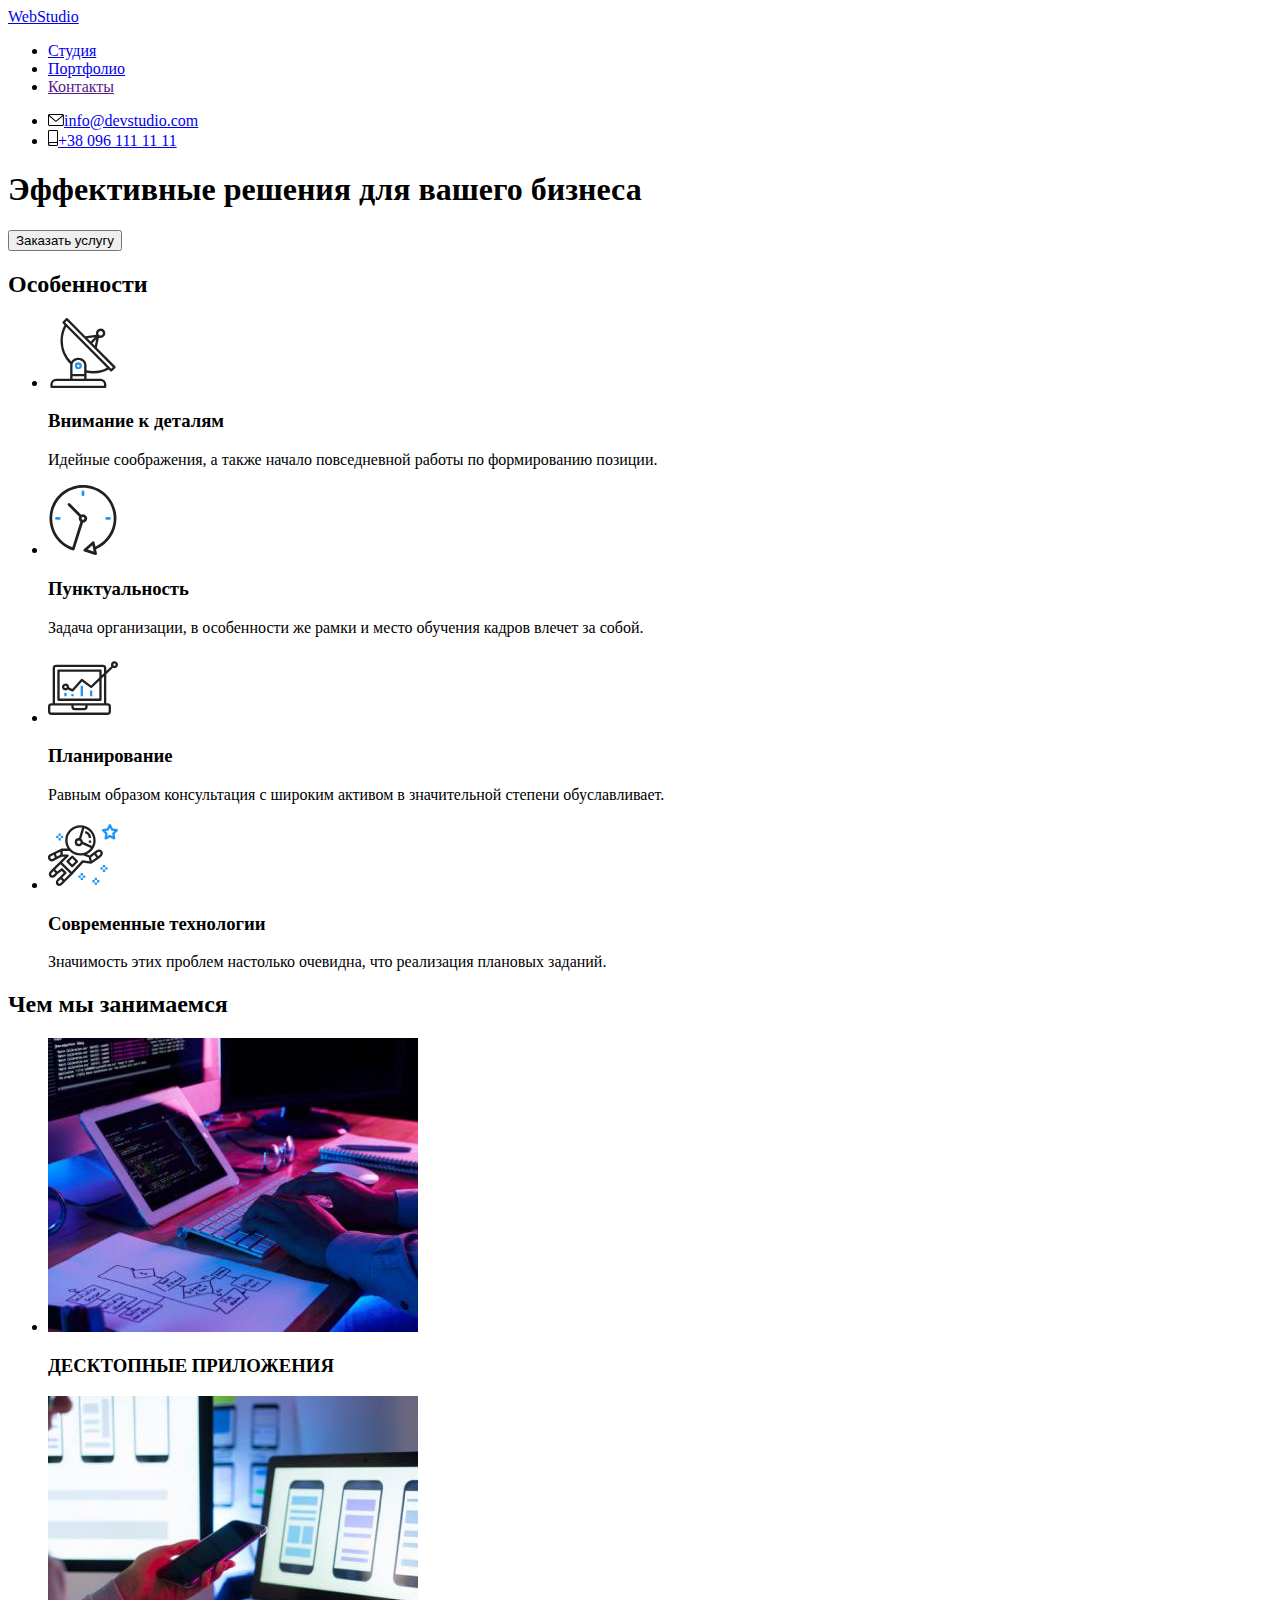
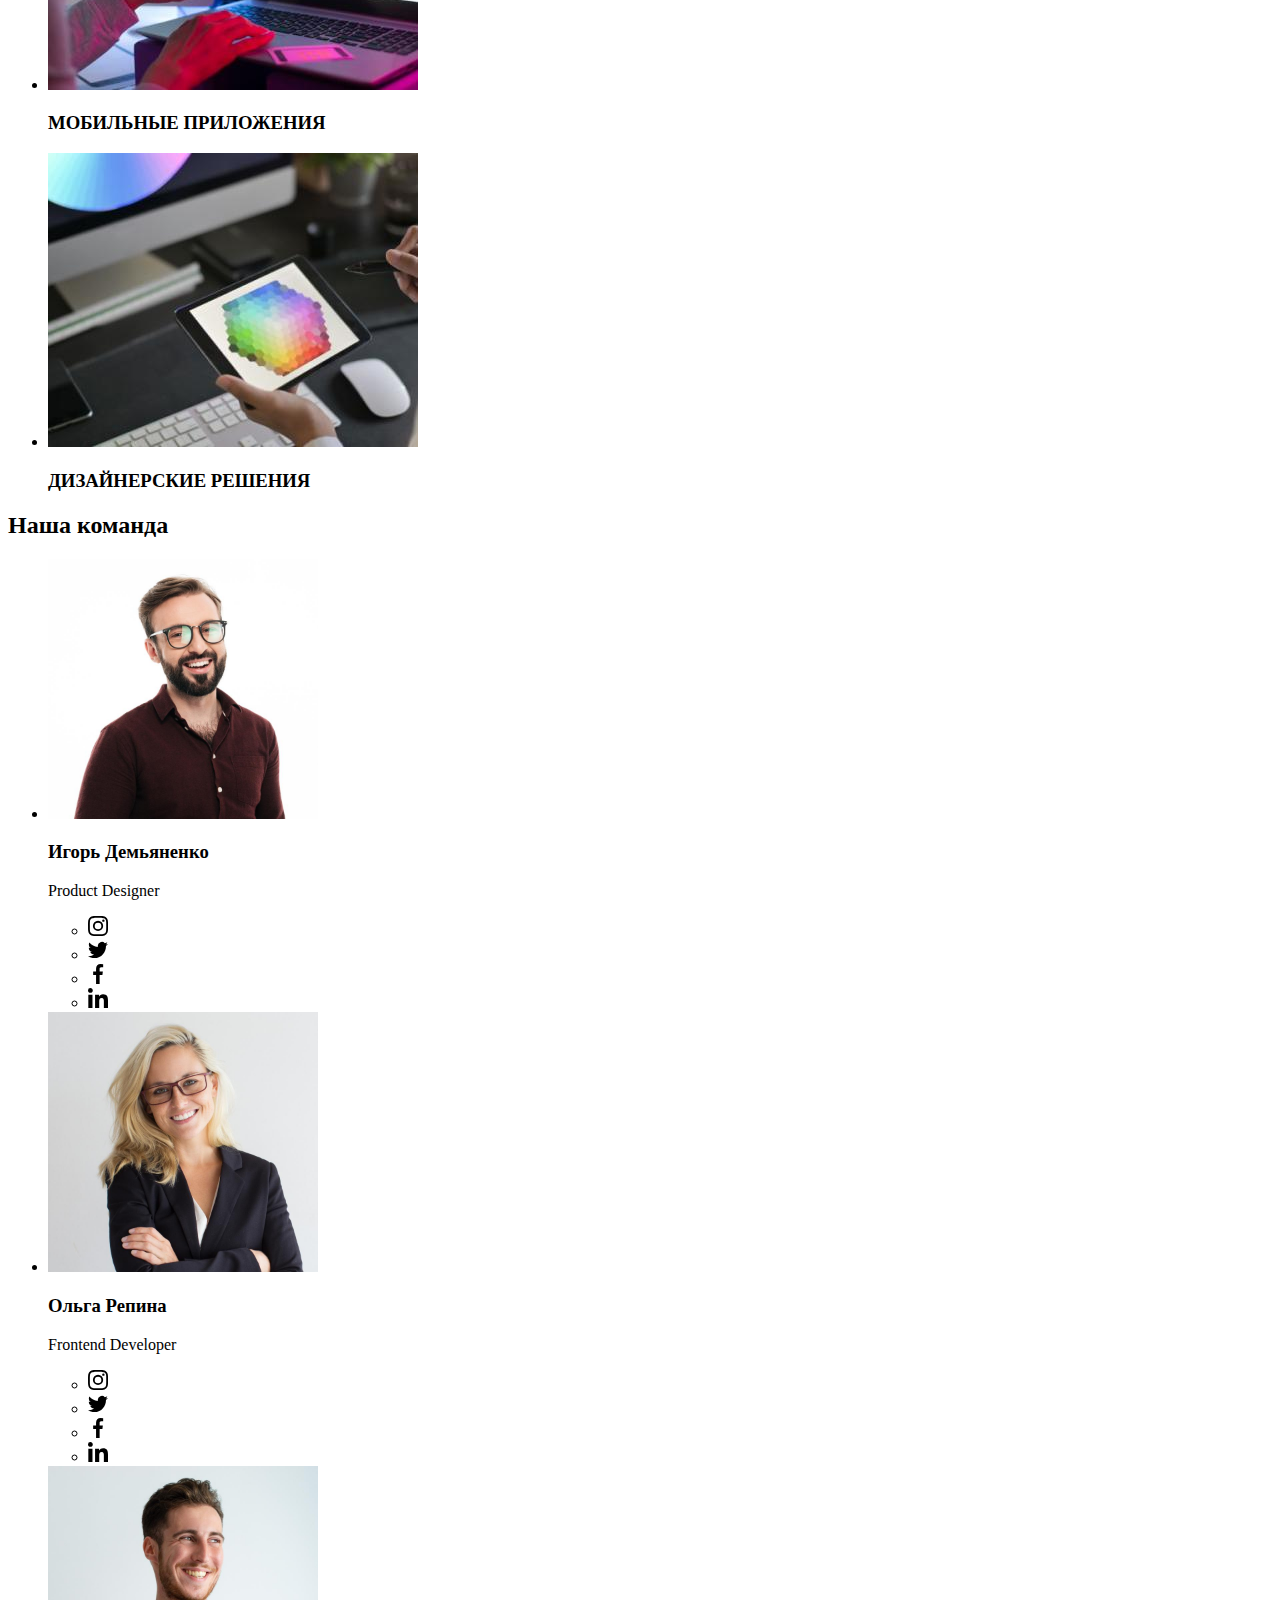
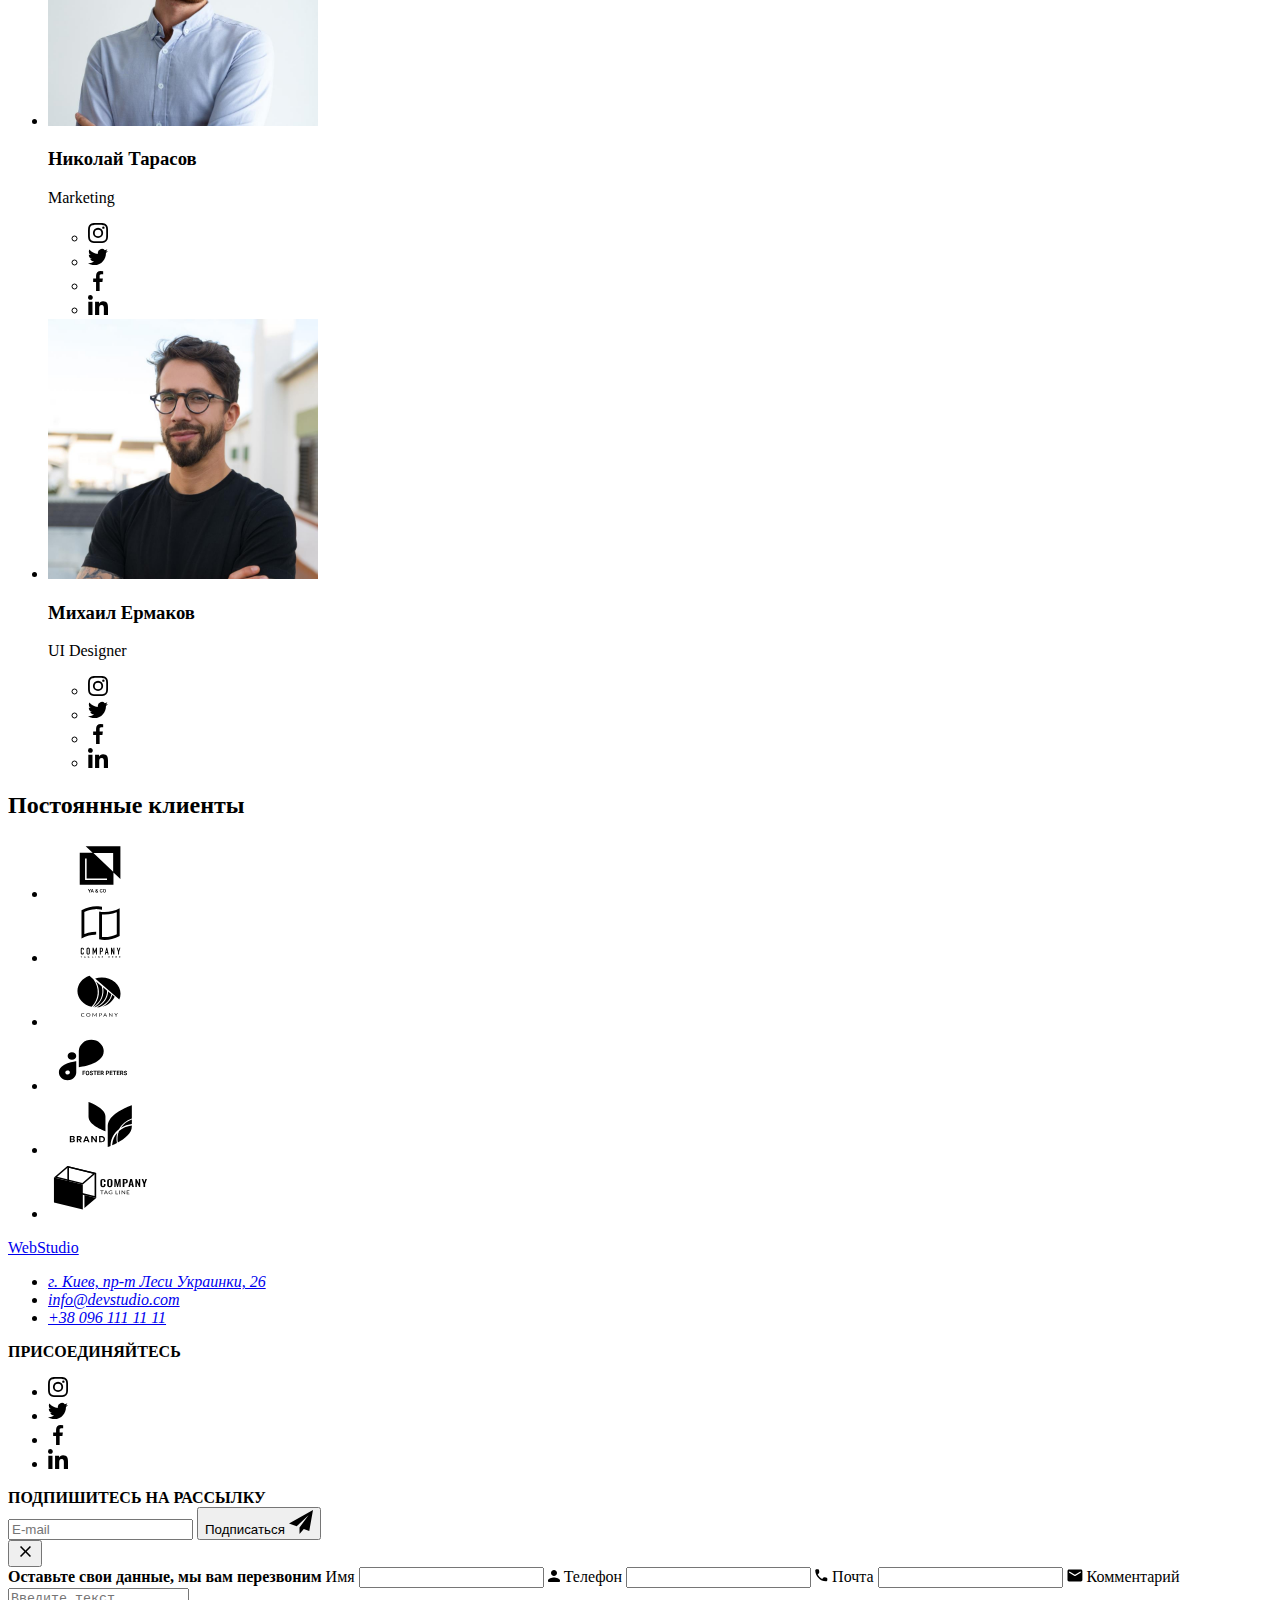
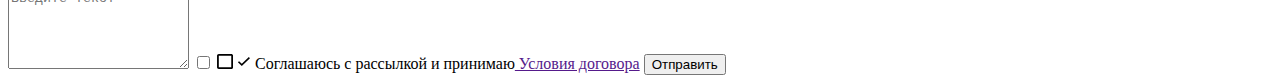
==== commit 4e819a78: "hw7-sass-begin" ====
--- a/index.html
+++ b/index.html
@@ -9,8 +9,8 @@
     <link rel="preconnect" href="https://fonts.gstatic.com" crossorigin>
     <link href="https://fonts.googleapis.com/css2?family=Raleway:wght@700&family=Roboto:wght@400;500;700;900&display=swap"
         rel="stylesheet">
-        <link rel="stylesheet" href="./css/modern-normalize.css">
-    <link rel="stylesheet" href="./css/styles.css">
+        <!-- <link rel="stylesheet" href="./css/modern-normalize.css">
+    <link rel="stylesheet" href="./css/styles.css"> -->
 </head>
 <body>
 
@@ -407,15 +407,16 @@
         </ul>
     </div>
 
-    <div class="footer-signup-container">
-
-    <strong class="signup-form-title">ПОДПИШИТЕСЬ НА РАССЫЛКУ</strong>
-    <form class="signup-form" name="signup-form" autocomplete="on" novalidate>
-
-            <input class="email-area" type="email" name="footer-email" placeholder="E-mail"/>
+    <div class="footer-signup">
+
+    <strong class="footer-signup__title">ПОДПИШИТЕСЬ НА РАССЫЛКУ</strong>
+
+    <form class="footer-signup__form" name="signup-form" autocomplete="on" novalidate>
+
+            <input class="footer-signup__email" type="email" name="footer-email" placeholder="E-mail"/>
     
-        <button class="signup-form-button" type="submit"><span class="signup-form-button-text">Подписаться</span>
-            <svg class="icon-send" width="24" height="24">
+        <button class="footer-signup__button" type="submit"><span class="footer-signup__button-text">Подписаться</span>
+            <svg class="footer-signup__icon" width="24" height="24">
                 <use href="./images/icons.svg#icon-send"></use>
             </svg>
         </button>
@@ -428,60 +429,63 @@
                                                         <!-- MODAL -->
 
     <div class="backdrop is-hidden" data-modal>
+
         <div class="modal">
-            <button type="button" class="modal-close" data-modal-close>
-                <svg class="icon-close" width="18" height="18">
+
+            <button type="button" class="modal__close-button" data-modal-close>
+                <svg class="modal__icon-close" width="18" height="18">
                     <use href="./images/icons.svg#icon-close"></use>
                 </svg>
             </button>
             
-            <form action="#" class="user-contacts-form" name="user-contacts" novalidate>
-            
-                <strong class="user-contacts-tittle">Оставьте свои данные, мы вам перезвоним</strong>
-            
-                <label class="user-contacts-labels">
-                    <span class="label-name">Имя</span> 
-                    <input class="user-contacts-input input-name" type="text" name="username" />
-                    <svg class="user-icon" width="12" height="12">
+            <form action="#" class="modal__form" name="user-contacts" novalidate>
+            
+                <strong class="modal__tittle">Оставьте свои данные, мы вам перезвоним</strong>
+            
+                <label class="modal__labels">
+                    <span class="modal__label-name">Имя</span> 
+                    <input class="modal__inputs" type="text" name="username" />
+                    <svg class="modal__user-icon" width="12" height="12">
                         <use href="./images/icons.svg#icon-user-black"></use>
                     </svg>
                 </label>
-                <label class="user-contacts-labels">
-                    <span class="label-name">Телефон</span>
-                    <input class="user-contacts-input input-phone" type="tel" name="phone-number" />
-                    <svg class="phone-icon" width="13" height="13">
+                <label class="modal__labels">
+                    <span class="modal__label-name">Телефон</span>
+                    <input class="modal__inputs" type="tel" name="phone-number" />
+                    <svg class="modal__phone-icon" width="13" height="13">
                         <use href="./images/icons.svg#icon-phone-black"></use>
                     </svg>
                 </label>
-                <label class="user-contacts-labels">
-                    <span class="label-name">Почта</span>
-                    <input class="user-contacts-input input-mail" type="email" name="email" />
-                    <svg class="mail-icon" width="16" height="13">
+                <label class="modal__labels">
+                    <span class="modal__label-name">Почта</span>
+                    <input class="modal__inputs" type="email" name="email" />
+                    <svg class="modal__mail-icon" width="16" height="13">
                         <use href="./images/icons.svg#icon-email-black"></use>
                     </svg>
                 </label>
-                <label class="comment-label">
-                    <span class="label-name">Комментарий</span>
-                    <textarea class="text-field" name="feedback" rows="5" placeholder="Введите текст"></textarea>
+                
+                <label class="modal__comment-label">
+                    <span class="modal__label-name">Комментарий</span>
+                    <textarea class="modal__text-field" name="feedback" rows="5" placeholder="Введите текст"></textarea>
                 </label>
 
                 
-                <label class="user-checkbox">
-                    <input class="input-checkbox" type="checkbox" name="checkbox-license" value="reading" />
-
-                    <svg class="icon-square" width="16" height="15">
+                <label class="modal__checkbox">
+                    <input class="modal__input-checkbox" type="checkbox" name="checkbox-license" value="reading" />
+
+                    <svg class="modal__icon-square" width="16" height="15">
                         <use href="./images/icons.svg#icon-square"></use>
                     </svg>
-                    <svg class="icon-check" width="14" height="15">
+                    <svg class="modal__icon-check" width="14" height="15">
                         <use href="./images/icons.svg#icon-check"></use>
                     </svg>
 
-                    <span class="chekbox-text">Соглашаюсь с рассылкой и принимаю</span><a class="checkbox-link" href=""> Условия договора</a>
+                    <span class="modal__chekbox-text">Соглашаюсь с рассылкой и принимаю</span><a class="checkbox-link" href=""> Условия договора</a>
                     
                 </label>
                 
                 
-                <button class="user-contacts-button" type="submit">Отправить</button>
+                <button class="modal__send-button" type="submit">Отправить</button>
                 </form>
         </div>
     </div>
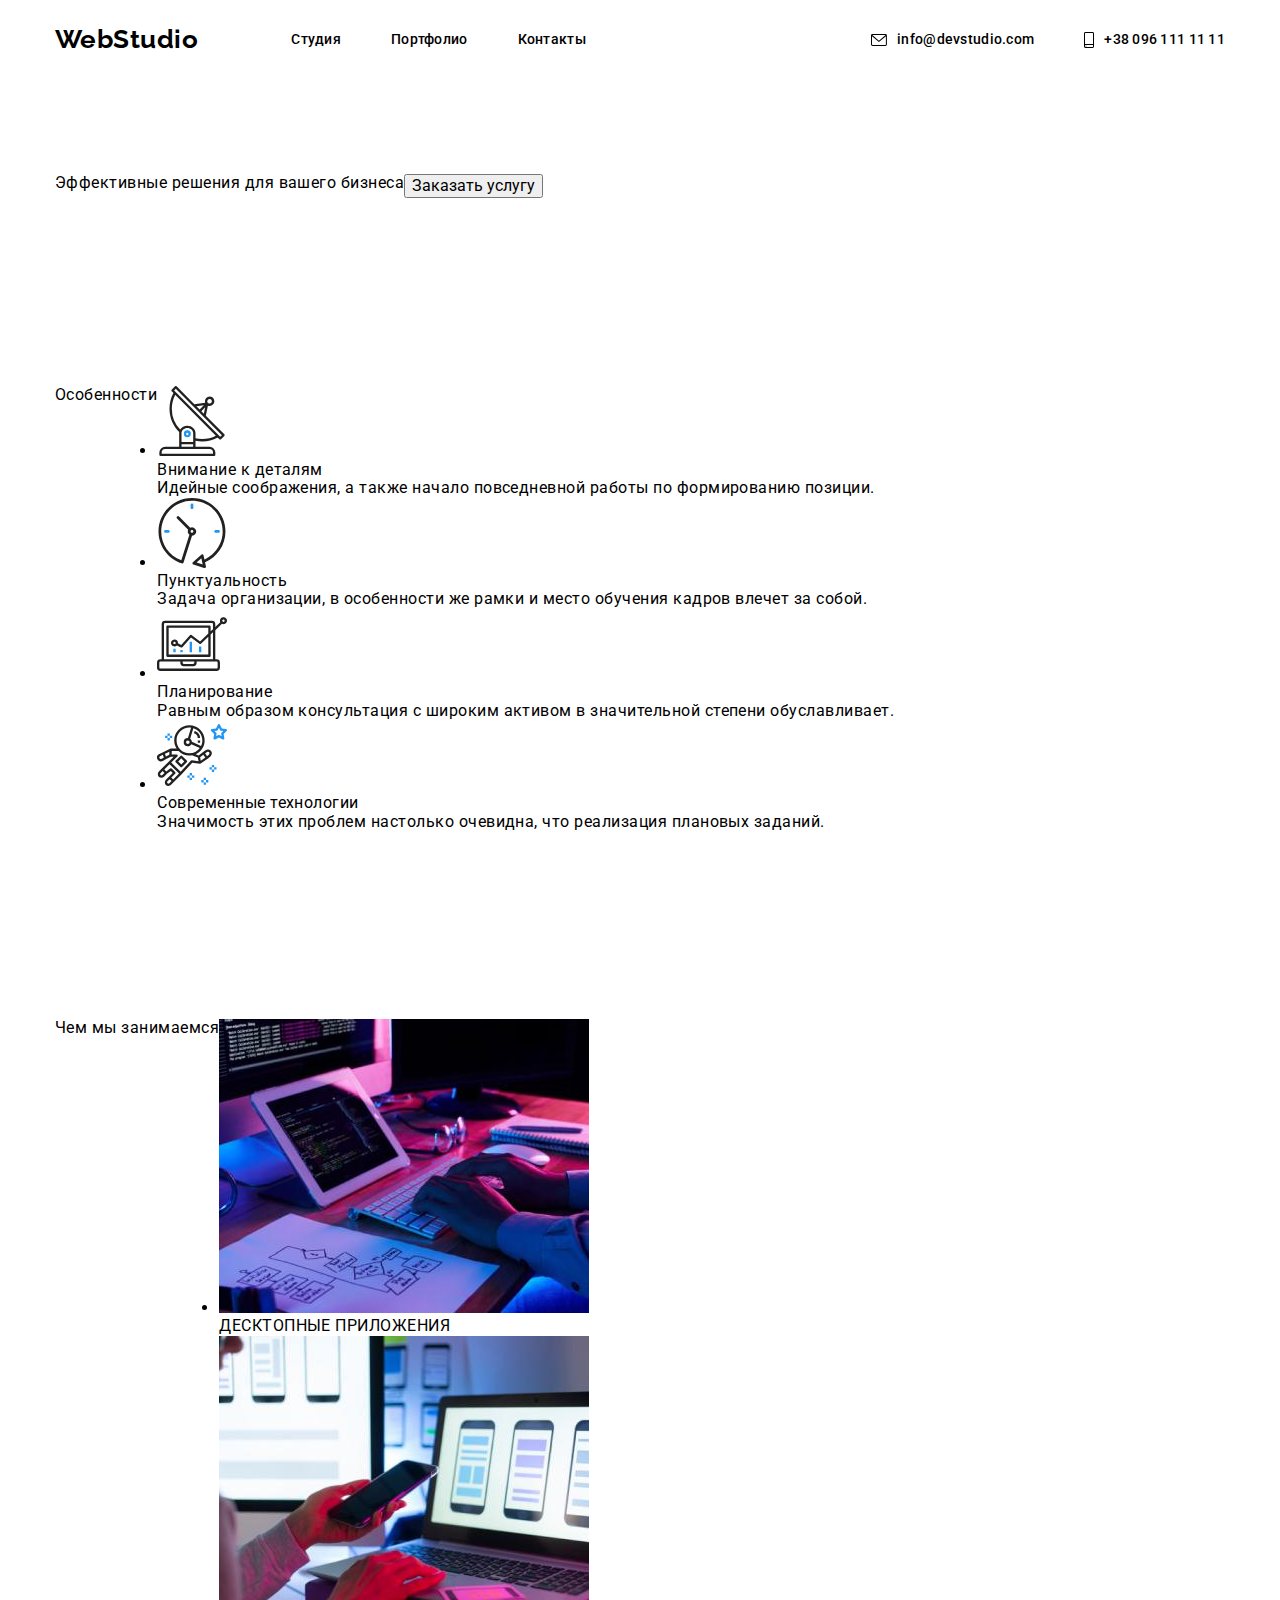
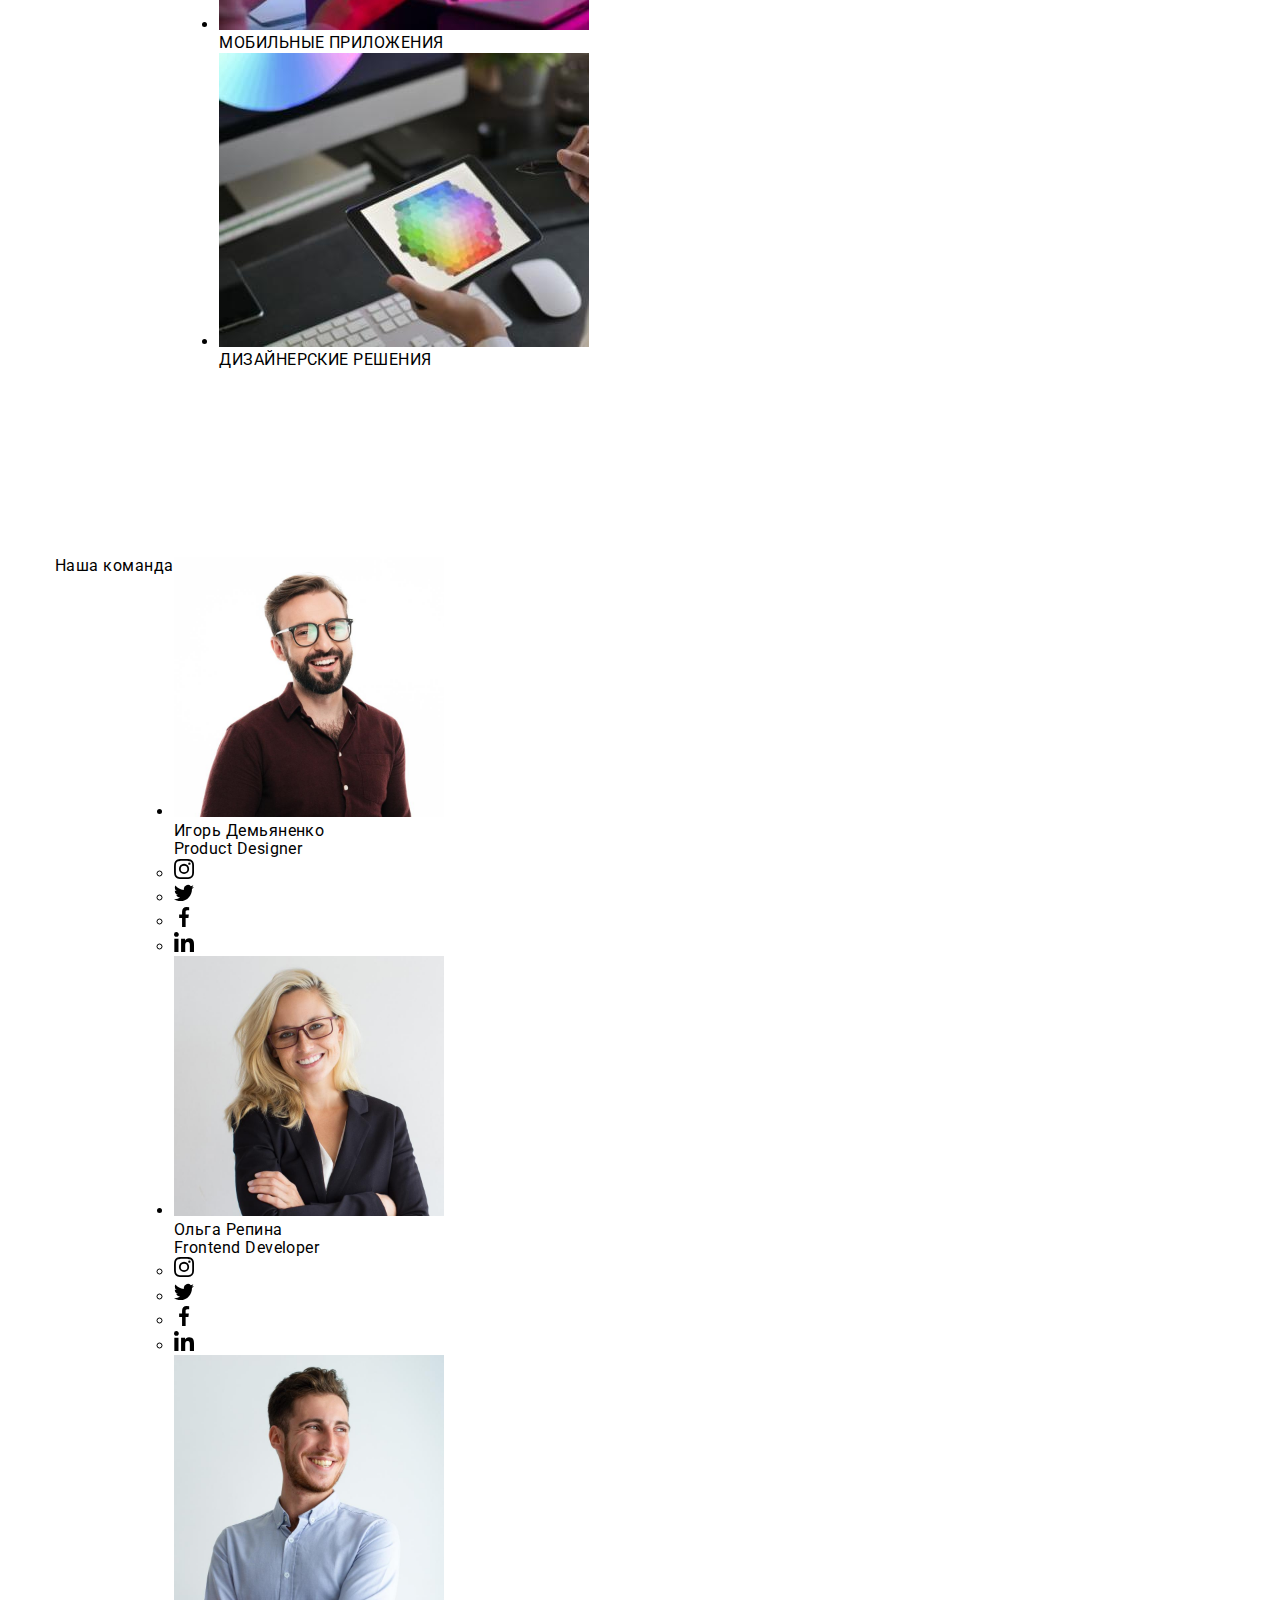
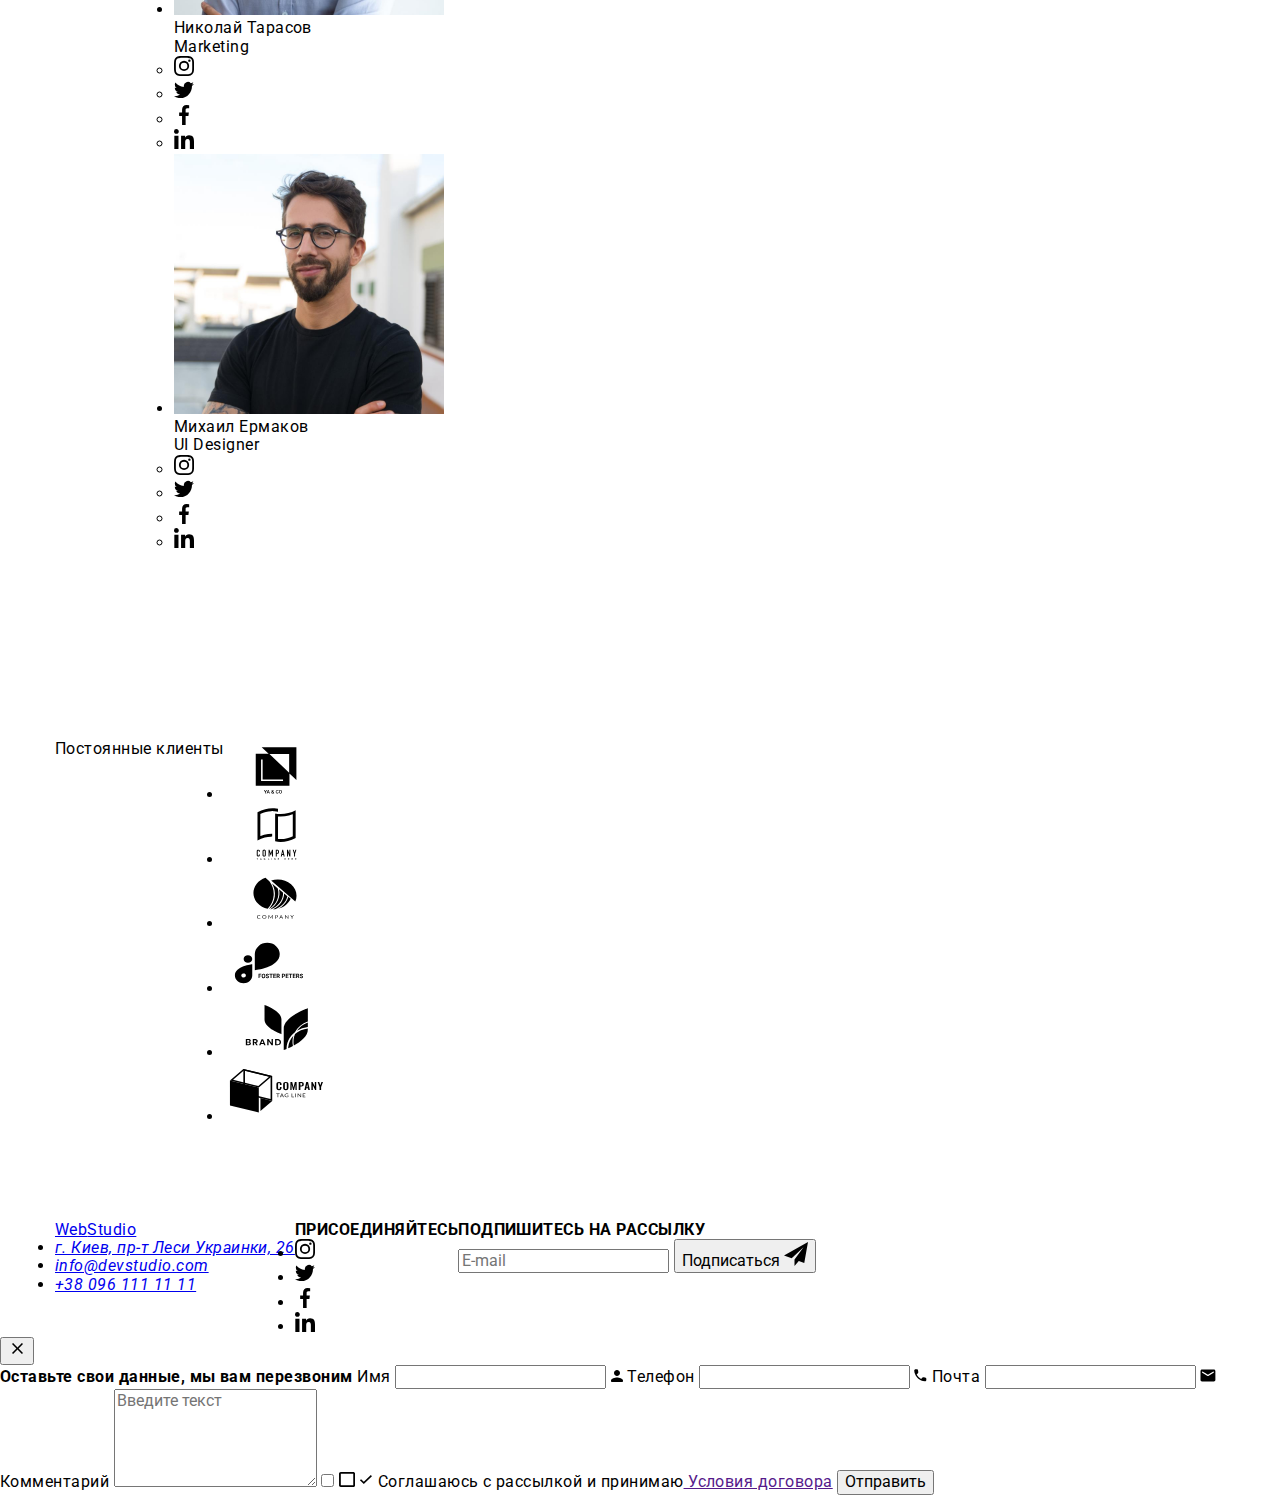
==== commit b9876361: "hw7-update" ====
--- a/index.html
+++ b/index.html
@@ -9,8 +9,7 @@
     <link rel="preconnect" href="https://fonts.gstatic.com" crossorigin>
     <link href="https://fonts.googleapis.com/css2?family=Raleway:wght@700&family=Roboto:wght@400;500;700;900&display=swap"
         rel="stylesheet">
-        <!-- <link rel="stylesheet" href="./css/modern-normalize.css">
-    <link rel="stylesheet" href="./css/styles.css"> -->
+    <link rel="stylesheet" href="./css/main.css">
 </head>
 <body>
 
--- a/css/main.css
+++ b/css/main.css
@@ -0,0 +1,495 @@
+root {
+  --background: #ffffff;
+  --logo-text: #000000;
+  --main-h2h3: #212121;
+  --hero-background: #2f303a;
+  --main-text: #757575;
+  --footer: rgb(255, 255, 255, 0.6);
+  --accent: #2196f3;
+  --section4-bckgnd: #f5f4fa;
+  --header-border: #ececec;
+  --projects-border: #eeeeee;
+  --icon-unactive: #afb1b8;
+  --cubic: cubic-bezier(0.4, 0, 0.2, 1);
+  --transition-time: 250ms;
+  --transformY: transform;
+}
+
+/*! modern-normalize v1.1.0 | MIT License | https://github.com/sindresorhus/modern-normalize */
+/*
+Document
+========
+*/
+/**
+Use a better box model (opinionated).
+*/
+*,
+::before,
+::after {
+  -webkit-box-sizing: border-box;
+          box-sizing: border-box;
+}
+
+/**
+1. Correct the line height in all browsers.
+2. Prevent adjustments of font size after orientation changes in iOS.
+3. Use a more readable tab size (opinionated).
+*/
+html {
+  line-height: 1.15;
+  /* 1 */
+  -webkit-text-size-adjust: 100%;
+  /* 2 */
+  -moz-tab-size: 4;
+  /* 3 */
+  -o-tab-size: 4;
+     tab-size: 4;
+  /* 3 */
+}
+
+/*
+Sections
+========
+*/
+/**
+1. Remove the margin in all browsers.
+2. Improve consistency of default fonts in all browsers. (https://github.com/sindresorhus/modern-normalize/issues/3)
+*/
+body {
+  margin: 0;
+  /* 1 */
+  font-family: system-ui, -apple-system, "Segoe UI", Roboto, Helvetica, Arial, sans-serif, "Apple Color Emoji", "Segoe UI Emoji";
+  /* 2 */
+}
+
+/*
+Grouping content
+================
+*/
+/**
+1. Add the correct height in Firefox.
+2. Correct the inheritance of border color in Firefox. (https://bugzilla.mozilla.org/show_bug.cgi?id=190655)
+*/
+hr {
+  height: 0;
+  /* 1 */
+  color: inherit;
+  /* 2 */
+}
+
+/*
+Text-level semantics
+====================
+*/
+/**
+Add the correct text decoration in Chrome, Edge, and Safari.
+*/
+abbr[title] {
+  -webkit-text-decoration: underline dotted;
+          text-decoration: underline dotted;
+}
+
+/**
+Add the correct font weight in Edge and Safari.
+*/
+b,
+strong {
+  font-weight: bolder;
+}
+
+/**
+1. Improve consistency of default fonts in all browsers. (https://github.com/sindresorhus/modern-normalize/issues/3)
+2. Correct the odd 'em' font sizing in all browsers.
+*/
+code,
+kbd,
+samp,
+pre {
+  font-family: ui-monospace, SFMono-Regular, Consolas, 'Liberation Mono', Menlo, monospace;
+  /* 1 */
+  font-size: 1em;
+  /* 2 */
+}
+
+/**
+Add the correct font size in all browsers.
+*/
+small {
+  font-size: 80%;
+}
+
+/**
+Prevent 'sub' and 'sup' elements from affecting the line height in all browsers.
+*/
+sub,
+sup {
+  font-size: 75%;
+  line-height: 0;
+  position: relative;
+  vertical-align: baseline;
+}
+
+sub {
+  bottom: -0.25em;
+}
+
+sup {
+  top: -0.5em;
+}
+
+/*
+Tabular data
+============
+*/
+/**
+1. Remove text indentation from table contents in Chrome and Safari. (https://bugs.chromium.org/p/chromium/issues/detail?id=999088, https://bugs.webkit.org/show_bug.cgi?id=201297)
+2. Correct table border color inheritance in all Chrome and Safari. (https://bugs.chromium.org/p/chromium/issues/detail?id=935729, https://bugs.webkit.org/show_bug.cgi?id=195016)
+*/
+table {
+  text-indent: 0;
+  /* 1 */
+  border-color: inherit;
+  /* 2 */
+}
+
+/*
+Forms
+=====
+*/
+/**
+1. Change the font styles in all browsers.
+2. Remove the margin in Firefox and Safari.
+*/
+button,
+input,
+optgroup,
+select,
+textarea {
+  font-family: inherit;
+  /* 1 */
+  font-size: 100%;
+  /* 1 */
+  line-height: 1.15;
+  /* 1 */
+  margin: 0;
+  /* 2 */
+}
+
+/**
+Remove the inheritance of text transform in Edge and Firefox.
+*/
+button,
+select {
+  text-transform: none;
+}
+
+/**
+Correct the inability to style clickable types in iOS and Safari.
+*/
+button,
+[type='button'],
+[type='reset'],
+[type='submit'] {
+  -webkit-appearance: button;
+}
+
+/**
+Remove the inner border and padding in Firefox.
+*/
+::-moz-focus-inner {
+  border-style: none;
+  padding: 0;
+}
+
+/**
+Restore the focus styles unset by the previous rule.
+*/
+:-moz-focusring {
+  outline: 1px dotted ButtonText;
+}
+
+/**
+Remove the additional ':invalid' styles in Firefox.
+See: https://github.com/mozilla/gecko-dev/blob/2f9eacd9d3d995c937b4251a5557d95d494c9be1/layout/style/res/forms.css#L728-L737
+*/
+:-moz-ui-invalid {
+  box-shadow: none;
+}
+
+/**
+Remove the padding so developers are not caught out when they zero out 'fieldset' elements in all browsers.
+*/
+legend {
+  padding: 0;
+}
+
+/**
+Add the correct vertical alignment in Chrome and Firefox.
+*/
+progress {
+  vertical-align: baseline;
+}
+
+/**
+Correct the cursor style of increment and decrement buttons in Safari.
+*/
+::-webkit-inner-spin-button,
+::-webkit-outer-spin-button {
+  height: auto;
+}
+
+/**
+1. Correct the odd appearance in Chrome and Safari.
+2. Correct the outline style in Safari.
+*/
+[type='search'] {
+  -webkit-appearance: textfield;
+  /* 1 */
+  outline-offset: -2px;
+  /* 2 */
+}
+
+/**
+Remove the inner padding in Chrome and Safari on macOS.
+*/
+::-webkit-search-decoration {
+  -webkit-appearance: none;
+}
+
+/**
+1. Correct the inability to style clickable types in iOS and Safari.
+2. Change font properties to 'inherit' in Safari.
+*/
+::-webkit-file-upload-button {
+  -webkit-appearance: button;
+  /* 1 */
+  font: inherit;
+  /* 2 */
+}
+
+/*
+Interactive
+===========
+*/
+/*
+Add the correct display in Chrome and Safari.
+*/
+summary {
+  display: list-item;
+}
+
+h1,
+h2,
+h3,
+h4,
+h5,
+h6,
+p,
+ul {
+  margin: 0;
+  padding: 0;
+  border: 0;
+  font-size: 100%;
+  font: inherit;
+  vertical-align: baseline;
+}
+
+body {
+  background-color: var(--background);
+  font-family: 'Roboto', sans-serif;
+  letter-spacing: 0.03em;
+  color: var(--main-h2h3);
+  -webkit-box-sizing: border-box;
+          box-sizing: border-box;
+}
+
+.section {
+  padding-top: 94px;
+  padding-bottom: 94px;
+}
+
+.container {
+  display: -webkit-box;
+  display: -ms-flexbox;
+  display: flex;
+  width: 1200px;
+  padding-left: 15px;
+  padding-right: 15px;
+  margin-left: auto;
+  margin-right: auto;
+}
+
+.header-box {
+  border-bottom: 1px solid var(--header-border);
+}
+
+.navigation {
+  display: -webkit-box;
+  display: -ms-flexbox;
+  display: flex;
+  -webkit-box-align: center;
+      -ms-flex-align: center;
+          align-items: center;
+}
+
+.navigation__logo {
+  color: var(--accent);
+  font-family: Raleway;
+  font-weight: 700;
+  font-size: 26px;
+  line-height: 1.2;
+  text-decoration: none;
+  padding: 24px 0;
+}
+
+.navigation__name {
+  color: var(--logo-text);
+  font-family: Raleway;
+  font-weight: 700;
+  font-size: 26px;
+  line-height: 1.19;
+}
+
+.navigation-list {
+  list-style: none;
+  display: -webkit-box;
+  display: -ms-flexbox;
+  display: flex;
+  -webkit-box-align: center;
+      -ms-flex-align: center;
+          align-items: center;
+  margin-left: 93px;
+}
+
+.navigation-list__item {
+  display: -webkit-box;
+  display: -ms-flexbox;
+  display: flex;
+  -ms-flex-line-pack: center;
+      align-content: center;
+  -webkit-box-pack: center;
+      -ms-flex-pack: center;
+          justify-content: center;
+  margin-right: 50px;
+}
+
+.navigation-list__item:last-child {
+  margin-right: 0px;
+}
+
+.navigation-list__link {
+  display: block;
+  font-weight: 500;
+  font-size: 14px;
+  line-height: 1.14;
+  letter-spacing: 0.02em;
+  text-decoration: none;
+  color: var(--main-h2h3);
+  padding-top: 32px;
+  padding-bottom: 32px;
+  -webkit-transition-property: color, background-color;
+  transition-property: color, background-color;
+  -webkit-transition-duration: var(--transition-time);
+          transition-duration: var(--transition-time);
+  -webkit-transition-timing-function: var(--cubic);
+          transition-timing-function: var(--cubic);
+  position: relative;
+}
+
+.navigation-list__link:hover, .navigation-list__link:focus {
+  color: var(--accent);
+}
+
+.navigation-list__link--current {
+  font-weight: 500;
+  font-size: 14px;
+  line-height: 1.14;
+  letter-spacing: 0.02em;
+  color: var(--accent);
+  text-decoration: none;
+  -webkit-transition: color;
+  transition: color;
+  -webkit-transition-duration: var(--transition-time);
+          transition-duration: var(--transition-time);
+  -webkit-transition-timing-function: var(--cubic);
+          transition-timing-function: var(--cubic);
+}
+
+.navigation-list__link--current:hover, .navigation-list__link--current:focus {
+  color: var(--accent);
+}
+
+.navigation-list__link--current::after {
+  content: '';
+  width: 100%;
+  height: 4px;
+  background-color: var(--accent);
+  border-radius: 2px;
+  position: absolute;
+  left: 0;
+  top: 96%;
+}
+
+.contacts-list {
+  list-style: none;
+  display: -webkit-box;
+  display: -ms-flexbox;
+  display: flex;
+  margin-left: auto;
+  -webkit-box-align: center;
+      -ms-flex-align: center;
+          align-items: center;
+}
+
+.contacts-list__items {
+  display: -webkit-box;
+  display: -ms-flexbox;
+  display: flex;
+  -ms-flex-line-pack: center;
+      align-content: center;
+  margin-right: 50px;
+}
+
+.contacts-list__items:last-child {
+  margin-right: 0;
+}
+
+.contacts-list__link {
+  display: -webkit-box;
+  display: -ms-flexbox;
+  display: flex;
+  font-weight: 500;
+  font-size: 14px;
+  line-height: 1.14;
+  letter-spacing: 0.02em;
+  text-decoration: none;
+  color: var(--main-text);
+  padding: 32px 0;
+  -webkit-transition: color;
+  transition: color;
+  -webkit-transition-duration: var(--transition-time);
+          transition-duration: var(--transition-time);
+  -webkit-transition-timing-function: var(--cubic);
+          transition-timing-function: var(--cubic);
+}
+
+.contacts-list__link:hover, .contacts-list__link:focus {
+  color: var(--accent);
+}
+
+.contacts-list__envelope {
+  margin-right: 10px;
+  fill: currentColor;
+  -ms-flex-item-align: center;
+      -ms-grid-row-align: center;
+      align-self: center;
+}
+
+.contacts-list__smartphone {
+  margin-right: 10px;
+  -ms-flex-item-align: center;
+      -ms-grid-row-align: center;
+      align-self: center;
+  fill: currentColor;
+}
+/*# sourceMappingURL=main.css.map */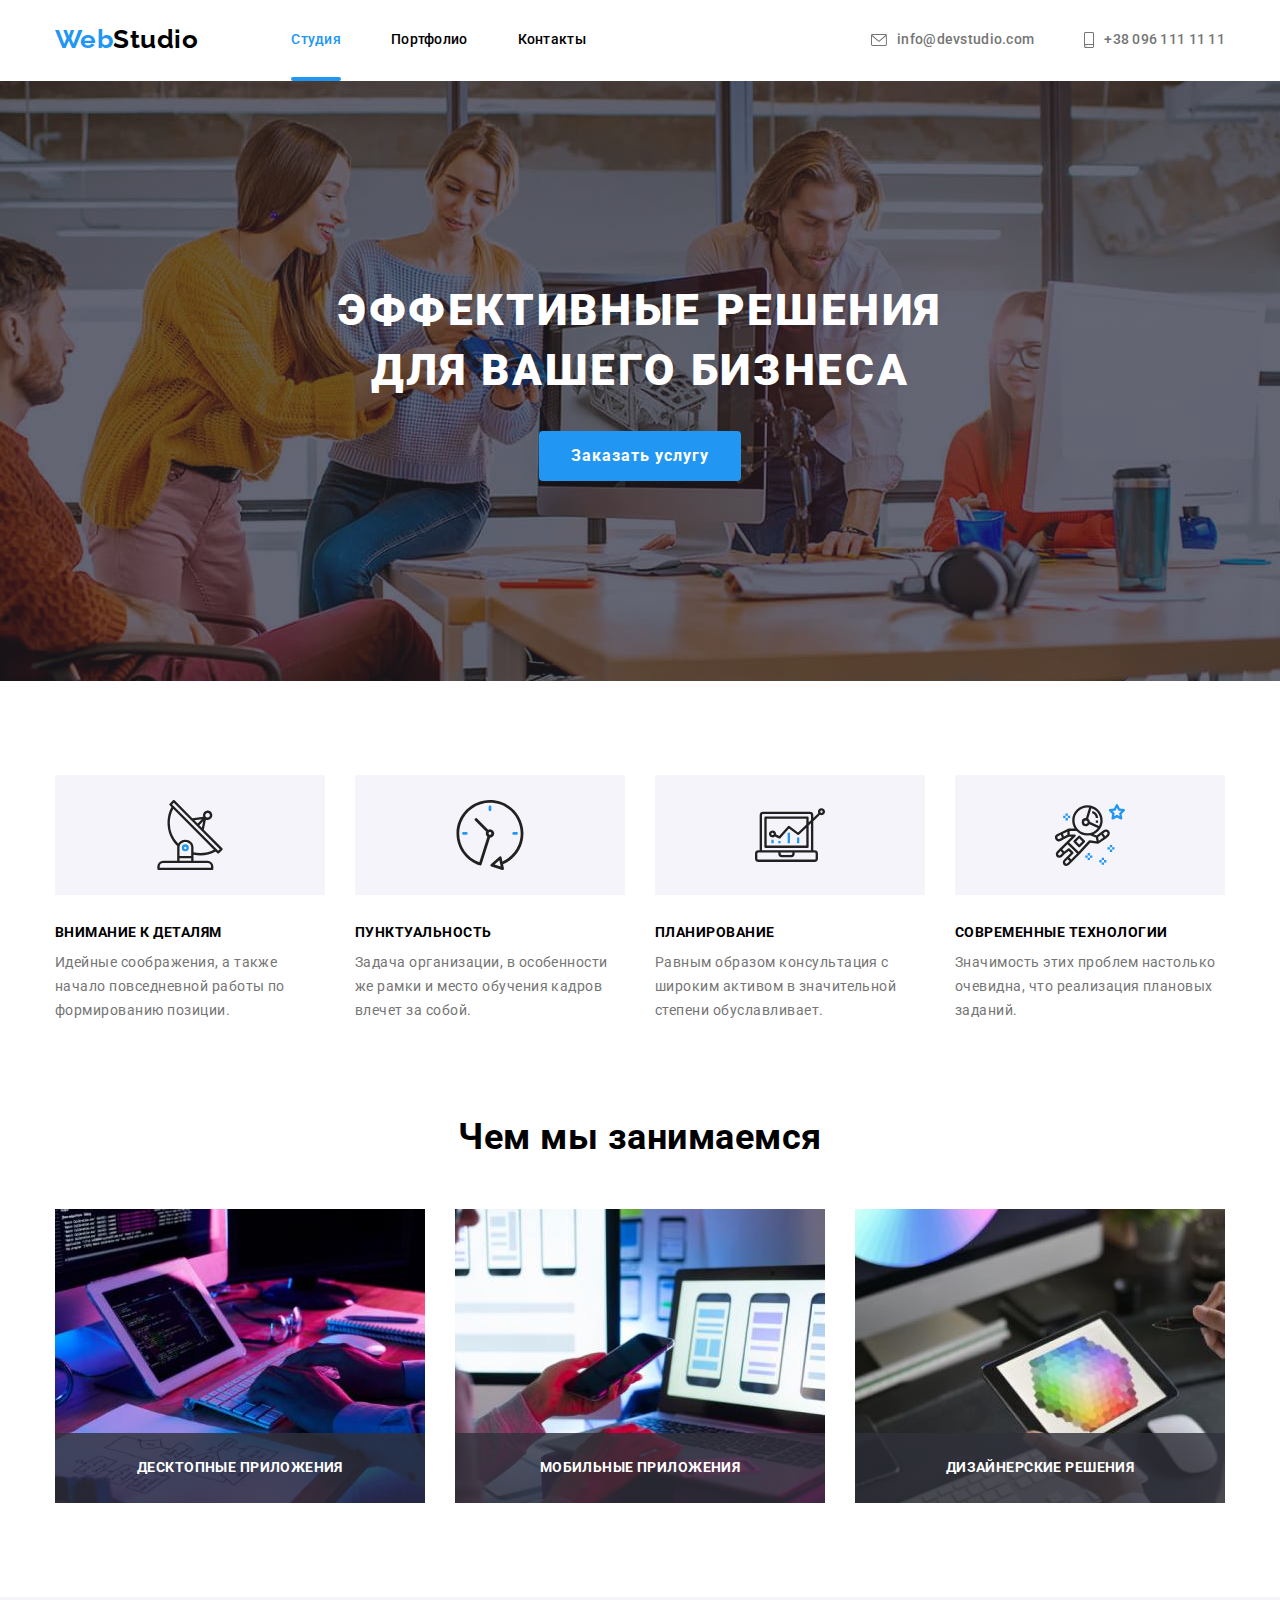
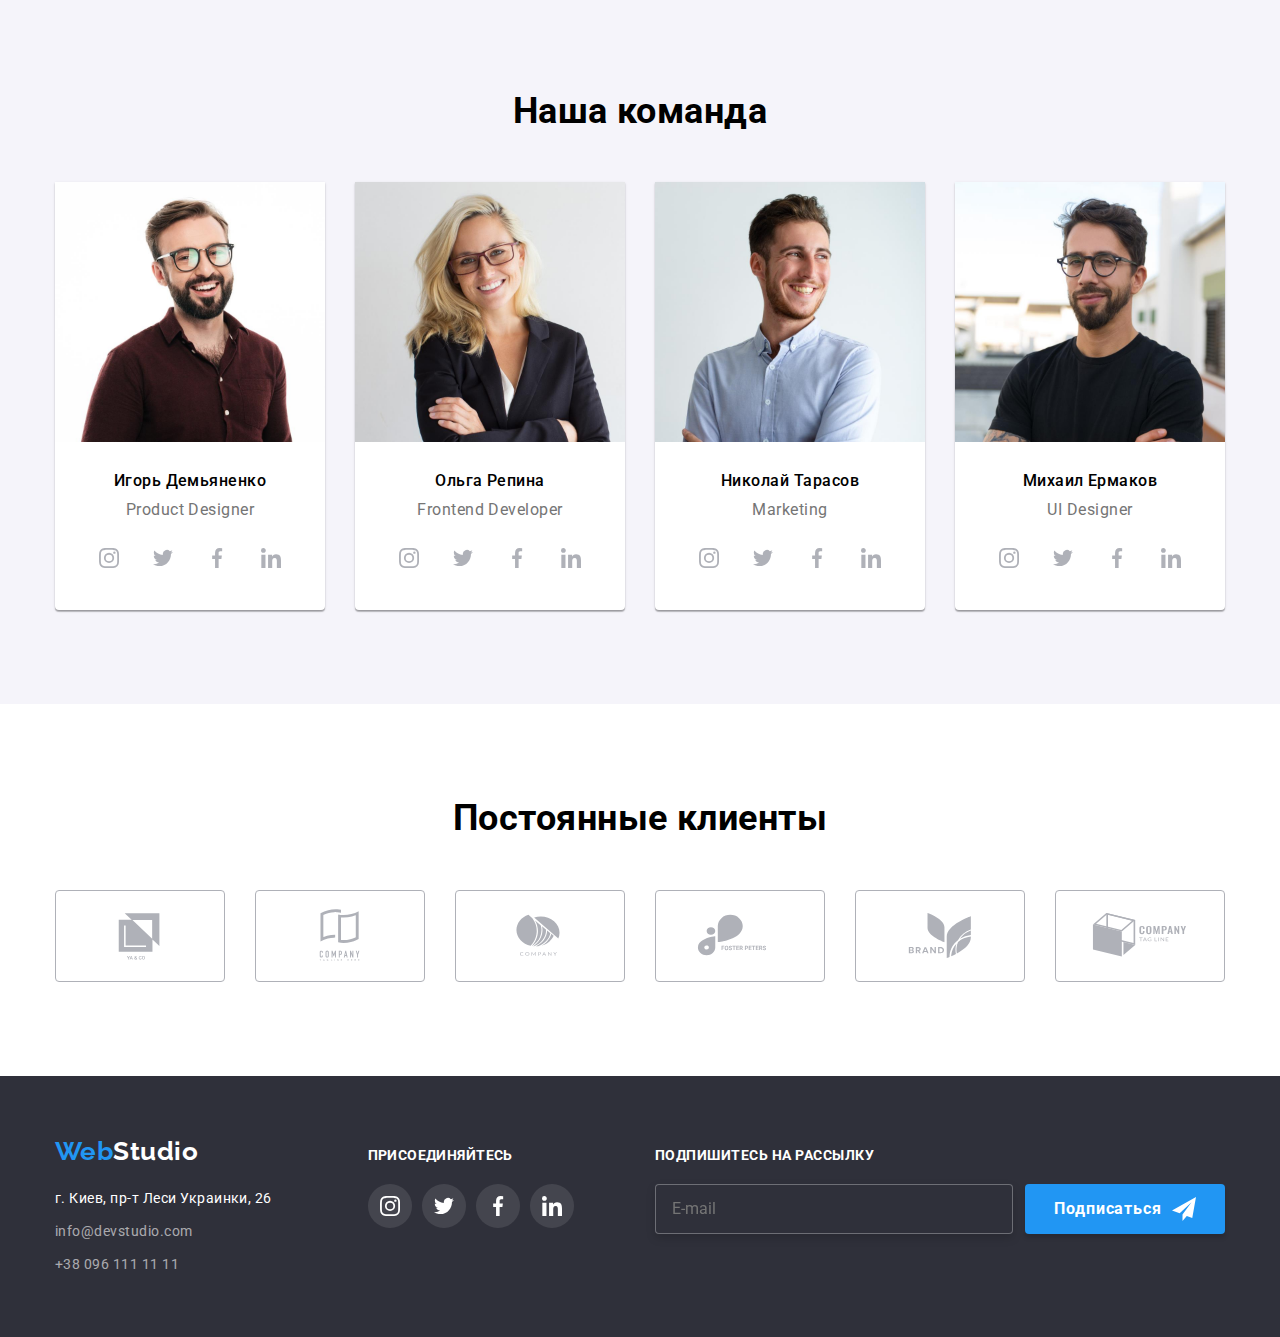
==== commit 328a7fee: "hw7-bem-sass-index-done" ====
--- a/index.html
+++ b/index.html
@@ -9,7 +9,7 @@
     <link rel="preconnect" href="https://fonts.gstatic.com" crossorigin>
     <link href="https://fonts.googleapis.com/css2?family=Raleway:wght@700&family=Roboto:wght@400;500;700;900&display=swap"
         rel="stylesheet">
-    <link rel="stylesheet" href="./css/main.css">
+    <link rel="stylesheet" href="./css/main.min.css">
 </head>
 <body>
 
--- a/css/main.min.css
+++ b/css/main.min.css
@@ -0,0 +1,2 @@
+/*! modern-normalize v1.1.0 | MIT License | https://github.com/sindresorhus/modern-normalize */*,::before,::after{-webkit-box-sizing:border-box;box-sizing:border-box}html{line-height:1.15;-webkit-text-size-adjust:100%;-moz-tab-size:4;-o-tab-size:4;tab-size:4}body{margin:0;font-family:system-ui,-apple-system,"Segoe UI",Roboto,Helvetica,Arial,sans-serif,"Apple Color Emoji","Segoe UI Emoji"}hr{height:0;color:inherit}abbr[title]{-webkit-text-decoration:underline dotted;text-decoration:underline dotted}b,strong{font-weight:bolder}code,kbd,samp,pre{font-family:ui-monospace, SFMono-Regular, Consolas, 'Liberation Mono', Menlo, monospace;font-size:1em}small{font-size:80%}sub,sup{font-size:75%;line-height:0;position:relative;vertical-align:baseline}sub{bottom:-0.25em}sup{top:-0.5em}table{text-indent:0;border-color:inherit}button,input,optgroup,select,textarea{font-family:inherit;font-size:100%;line-height:1.15;margin:0}button,select{text-transform:none}button,[type='button'],[type='reset'],[type='submit']{-webkit-appearance:button}::-moz-focus-inner{border-style:none;padding:0}:-moz-focusring{outline:1px dotted ButtonText}:-moz-ui-invalid{box-shadow:none}legend{padding:0}progress{vertical-align:baseline}::-webkit-inner-spin-button,::-webkit-outer-spin-button{height:auto}[type='search']{-webkit-appearance:textfield;outline-offset:-2px}::-webkit-search-decoration{-webkit-appearance:none}::-webkit-file-upload-button{-webkit-appearance:button;font:inherit}summary{display:list-item}h1,h2,h3,h4,h5,h6,p,ul{margin:0;padding:0;border:0;font-size:100%;font:inherit;vertical-align:baseline}body{background-color:var(--background);font-family:'Roboto', sans-serif;letter-spacing:0.03em;color:var(--main-h2h3);-webkit-box-sizing:border-box;box-sizing:border-box}.section{padding-top:94px;padding-bottom:94px}.container{display:-webkit-box;display:-ms-flexbox;display:flex;width:1200px;padding-left:15px;padding-right:15px;margin-left:auto;margin-right:auto}.header-box{border-bottom:1px solid #fff}.navigation{display:-webkit-box;display:-ms-flexbox;display:flex;-webkit-box-align:center;-ms-flex-align:center;align-items:center}.navigation__logo{color:#2196f3;font-family:Raleway;font-weight:700;font-size:26px;line-height:1.2;text-decoration:none;padding:24px 0}.navigation__name{color:#000;font-family:Raleway;font-weight:700;font-size:26px;line-height:1.19}.navigation-list{list-style:none;display:-webkit-box;display:-ms-flexbox;display:flex;-webkit-box-align:center;-ms-flex-align:center;align-items:center;margin-left:93px}.navigation-list__item{display:-webkit-box;display:-ms-flexbox;display:flex;-ms-flex-line-pack:center;align-content:center;-webkit-box-pack:center;-ms-flex-pack:center;justify-content:center;margin-right:50px}.navigation-list__item:last-child{margin-right:0px}.navigation-list__link{display:block;font-weight:500;font-size:14px;line-height:1.14;letter-spacing:0.02em;text-decoration:none;color:var(--main-h2h3);padding-top:32px;padding-bottom:32px;-webkit-transition-property:color, background-color;transition-property:color, background-color;-webkit-transition-duration:250ms;transition-duration:250ms;-webkit-transition-timing-function:cubic-bezier(0.4, 0, 0.2, 1);transition-timing-function:cubic-bezier(0.4, 0, 0.2, 1);position:relative}.navigation-list__link:hover,.navigation-list__link:focus{color:#2196f3}.navigation-list__link--current{font-weight:500;font-size:14px;line-height:1.14;letter-spacing:0.02em;color:#2196f3;text-decoration:none;-webkit-transition:color;transition:color;-webkit-transition-duration:250ms;transition-duration:250ms;-webkit-transition-timing-function:cubic-bezier(0.4, 0, 0.2, 1);transition-timing-function:cubic-bezier(0.4, 0, 0.2, 1)}.navigation-list__link--current:hover,.navigation-list__link--current:focus{color:#2196f3}.navigation-list__link--current::after{content:'';width:100%;height:4px;background-color:#2196f3;border-radius:2px;position:absolute;left:0;top:96%}.contacts-list{list-style:none;display:-webkit-box;display:-ms-flexbox;display:flex;margin-left:auto;-webkit-box-align:center;-ms-flex-align:center;align-items:center}.contacts-list__items{display:-webkit-box;display:-ms-flexbox;display:flex;-ms-flex-line-pack:center;align-content:center;margin-right:50px}.contacts-list__items:last-child{margin-right:0}.contacts-list__link{display:-webkit-box;display:-ms-flexbox;display:flex;font-weight:500;font-size:14px;line-height:1.14;letter-spacing:0.02em;text-decoration:none;color:#757575;padding:32px 0;-webkit-transition:color;transition:color;-webkit-transition-duration:250ms;transition-duration:250ms;-webkit-transition-timing-function:cubic-bezier(0.4, 0, 0.2, 1);transition-timing-function:cubic-bezier(0.4, 0, 0.2, 1)}.contacts-list__link:hover,.contacts-list__link:focus{color:#2196f3}.contacts-list__envelope{margin-right:10px;fill:currentColor;-ms-flex-item-align:center;-ms-grid-row-align:center;align-self:center}.contacts-list__smartphone{margin-right:10px;-ms-flex-item-align:center;-ms-grid-row-align:center;align-self:center;fill:currentColor}.section--hero{display:-webkit-box;display:-ms-flexbox;display:flex;background-color:#2f303a;padding-top:200px;padding-bottom:200px;max-width:1600px;height:600px;margin-right:auto;margin-left:auto;background-image:-webkit-gradient(linear, left top, right top, from(rgba(47,48,58,0.4)), to(rgba(47,48,58,0.4))),url(../images/overlay.jpg);background-image:linear-gradient(to right, rgba(47,48,58,0.4), rgba(47,48,58,0.4)),url(../images/overlay.jpg);background-repeat:no-repeat;background-position:center;background-size:cover}.container--hero{-webkit-box-orient:vertical;-webkit-box-direction:normal;-ms-flex-direction:column;flex-direction:column;text-align:center;-webkit-box-pack:center;-ms-flex-pack:center;justify-content:center}.container__hero-title{font-weight:900;font-size:44px;line-height:1.36;letter-spacing:0.06em;text-transform:uppercase;color:#fff;width:696px;margin:0 auto;margin-bottom:30px}.container__hero-button{font-family:Roboto;background-color:#2196f3;color:#fff;cursor:pointer;font-weight:700;font-size:16px;line-height:1.87;letter-spacing:0.06em;border:none;border-radius:4px;display:block;padding:10px 32px;margin-left:auto;margin-right:auto}.container__hero-button:hover,.container__hero-button:focus,.container__hero-button:active{background-color:#2196f3;color:#fff}.container-feature-title{position:absolute;width:1px;height:1px;margin:-1px;border:0;padding:0;white-space:nowrap;-webkit-clip-path:inset(100%);clip-path:inset(100%);clip:rect(0 0 0 0);overflow:hidden}.feature-list{list-style:none;display:-webkit-box;display:-ms-flexbox;display:flex;-webkit-box-pack:center;-ms-flex-pack:center;justify-content:center}.feature-list__item{margin-right:30px}.feature-list__item:last-child{margin-right:0px}.feature-list__container{display:-webkit-box;display:-ms-flexbox;display:flex;width:270px;height:120px;background-color:#f5f4fa;margin-bottom:30px;-webkit-box-pack:center;-ms-flex-pack:center;justify-content:center}.feature-list__icon-place{-ms-flex-item-align:center;-ms-grid-row-align:center;align-self:center}.feature-list__subtitle{font-weight:700;font-size:14px;line-height:1.14;text-transform:uppercase;margin-bottom:10px}.feature-list__text{font-size:14px;line-height:1.71;color:#757575}.section--nopadding{padding-top:0}.container--direction{-webkit-box-orient:vertical;-webkit-box-direction:normal;-ms-flex-direction:column;flex-direction:column}.container__business-title{display:-webkit-box;display:-ms-flexbox;display:flex;-webkit-box-pack:center;-ms-flex-pack:center;justify-content:center;font-weight:700;font-size:36px;line-height:1.16;margin-bottom:50px}.container__business-list{display:-webkit-box;display:-ms-flexbox;display:flex;-webkit-box-pack:center;-ms-flex-pack:center;justify-content:center}.container__business-item{position:relative;list-style:none;margin-right:30px}.container__business-item:last-child{margin-right:0}.container__business-img{max-width:100%;display:block;height:auto}.container__business-subtitle{position:absolute;bottom:0;width:100%;height:70px;display:-webkit-box;display:-ms-flexbox;display:flex;-webkit-box-align:center;-ms-flex-align:center;align-items:center;-webkit-box-pack:center;-ms-flex-pack:center;justify-content:center;font-weight:bold;font-size:14px;line-height:1.14;letter-spacing:0.03em;color:#fff;background-image:-webkit-gradient(linear, left top, right top, from(rgba(47,48,58,0.8)), to(rgba(47,48,58,0.8)));background-image:linear-gradient(to right, rgba(47,48,58,0.8), rgba(47,48,58,0.8))}.section--bgcolor{background-color:#f5f4fa}.container__team-title{font-weight:700;font-size:36px;line-height:1.16;display:-webkit-box;display:-ms-flexbox;display:flex;-webkit-box-pack:center;-ms-flex-pack:center;justify-content:center;margin-bottom:50px}.container__team-list{margin-right:auto;margin-left:auto;display:-webkit-box;display:-ms-flexbox;display:flex}.container__team-item{list-style:none;margin-right:30px;background-color:#fff;-webkit-box-shadow:0px 1px 3px rgba(0,0,0,0.12),0px 1px 1px rgba(0,0,0,0.14),0px 2px 1px rgba(0,0,0,0.2);box-shadow:0px 1px 3px rgba(0,0,0,0.12),0px 1px 1px rgba(0,0,0,0.14),0px 2px 1px rgba(0,0,0,0.2);border-radius:0px 0px 4px 4px}.container__team-item:last-child{margin-right:0}.container__team-img{max-width:100%;display:block;height:auto}.container__team-text{padding-bottom:30px;padding-top:30px;padding-right:32px;padding-left:32px}.container__team-subtitle{font-weight:500;font-size:16px;line-height:1.18;display:-webkit-box;display:-ms-flexbox;display:flex;-webkit-box-pack:center;-ms-flex-pack:center;justify-content:center;margin-bottom:10px}.container__list-text{font-size:16px;line-height:1.18;display:-webkit-box;display:-ms-flexbox;display:flex;-webkit-box-pack:center;-ms-flex-pack:center;justify-content:center;color:#757575;margin-bottom:16px}.container__team-socials{list-style:none;display:-webkit-box;display:-ms-flexbox;display:flex;-webkit-box-pack:center;-ms-flex-pack:center;justify-content:center;-ms-flex-line-pack:center;align-content:center}.container__social-items{display:-webkit-box;display:-ms-flexbox;display:flex;width:44px;height:44px;margin-right:10px}.container__social-items:last-child{margin-right:0}.container__social-links{cursor:pointer;display:-webkit-box;display:-ms-flexbox;display:flex;-webkit-box-pack:center;-ms-flex-pack:center;justify-content:center;width:100%;height:100%;fill:#afb1b8;color:#fff;border-radius:50%;-webkit-transition-property:background-color, fill, border-radius;transition-property:background-color, fill, border-radius;-webkit-transition-duration:250ms;transition-duration:250ms;-webkit-transition-timing-function:cubic-bezier(0.4, 0, 0.2, 1);transition-timing-function:cubic-bezier(0.4, 0, 0.2, 1)}.container__social-links:hover,.container__social-links:focus{background-color:#2196f3;fill:currentColor}.container__team-icons{-ms-flex-item-align:center;-ms-grid-row-align:center;align-self:center}.container--direction{-webkit-box-orient:vertical;-webkit-box-direction:normal;-ms-flex-direction:column;flex-direction:column}.container__clients-title{font-weight:700;font-size:36px;line-height:1.16;display:-webkit-box;display:-ms-flexbox;display:flex;-webkit-box-pack:center;-ms-flex-pack:center;justify-content:center;margin-bottom:50px}.clients-list{display:-webkit-box;display:-ms-flexbox;display:flex;list-style:none;-webkit-box-pack:center;-ms-flex-pack:center;justify-content:center}.clients-list__items{display:-webkit-box;display:-ms-flexbox;display:flex;margin-right:30px}.clients-list__items:last-child{margin-right:0}.clients-list__link{width:170px;height:92px;display:-webkit-box;display:-ms-flexbox;display:flex;cursor:pointer;border:1px solid #afb1b8;border-radius:4px;-webkit-box-pack:center;-ms-flex-pack:center;justify-content:center;-webkit-box-align:center;-ms-flex-align:center;align-items:center;fill:#afb1b8;-webkit-transition-property:fill, border-color;transition-property:fill, border-color;-webkit-transition-duration:250ms;transition-duration:250ms;-webkit-transition-timing-function:cubic-bezier(0.4, 0, 0.2, 1);transition-timing-function:cubic-bezier(0.4, 0, 0.2, 1)}.clients-list__link:hover,.clients-list__link:focus{fill:#2196f3;border:1px solid #2196f3}.foot{background-color:#2f303a;padding-top:60px;padding-bottom:60px}.basement--direction{display:-webkit-box;display:-ms-flexbox;display:flex;-webkit-box-orient:horizontal;-webkit-box-direction:normal;-ms-flex-direction:row;flex-direction:row;-webkit-box-align:baseline;-ms-flex-align:baseline;align-items:baseline}.foot-container{display:-webkit-box;display:-ms-flexbox;display:flex;-webkit-box-orient:vertical;-webkit-box-direction:normal;-ms-flex-direction:column;flex-direction:column;width:231px}.foot-container__logo{margin-bottom:20px;-webkit-box-pack:baseline;-ms-flex-pack:baseline;justify-content:baseline;color:#2196f3;font-family:Raleway;font-weight:700;font-size:26px;line-height:1.2;text-decoration:none}.foot-container__logo-text{font-family:Raleway;font-weight:700;font-size:26px;line-height:1.19;color:#fff}.foot-container__address{font-size:14px;line-height:1.71;font-style:normal;color:#fff}.foot-container__list{list-style:none;display:-webkit-box;display:-ms-flexbox;display:flex;-webkit-box-orient:vertical;-webkit-box-direction:normal;-ms-flex-direction:column;flex-direction:column}.foot-container__item{margin-bottom:9px}.foot-container__item:last-child{margin-bottom:0}.foot-container__link{text-decoration:none;font-size:14px;line-height:1.71;font-style:normal;color:#fff;-webkit-transition-property:color;transition-property:color;-webkit-transition-duration:250ms;transition-duration:250ms;-webkit-transition-timing-function:cubic-bezier(0.4, 0, 0.2, 1);transition-timing-function:cubic-bezier(0.4, 0, 0.2, 1)}.foot-container__link:hover,.foot-container__link:focus,.foot-container__link:active{color:#2196f3}.foot-container__contacts-link{text-decoration:none;color:rgba(255,255,255,0.6);-webkit-transition-property:color;transition-property:color;-webkit-transition-duration:250ms;transition-duration:250ms;-webkit-transition-timing-function:cubic-bezier(0.4, 0, 0.2, 1);transition-timing-function:cubic-bezier(0.4, 0, 0.2, 1)}.foot-container__contacts-link:hover,.foot-container__contacts-link:focus,.foot-container__contacts-link:active{color:#2196f3}.social-invite{display:block;margin-left:auto}.social-invite__title{display:-webkit-box;display:-ms-flexbox;display:flex;-webkit-box-orient:vertical;-webkit-box-direction:normal;-ms-flex-direction:column;flex-direction:column;font-weight:700;color:#fff;font-size:14px;line-height:1.14;text-transform:uppercase;letter-spacing:0.03em;margin-bottom:20px;-webkit-box-pack:baseline;-ms-flex-pack:baseline;justify-content:baseline}.social-invite__list{display:-webkit-box;display:-ms-flexbox;display:flex;-ms-flex-line-pack:center;align-content:center;-webkit-box-pack:center;-ms-flex-pack:center;justify-content:center;list-style:none}.social-invite__item{display:-webkit-box;display:-ms-flexbox;display:flex;width:44px;height:44px;margin-right:10px;background-image:-webkit-gradient(linear, left top, right top, from(rgba(255,255,255,0.1)), to(rgba(255,255,255,0.1)));background-image:linear-gradient(to right, rgba(255,255,255,0.1), rgba(255,255,255,0.1));border-radius:50%}.social-invite__item:last-child{margin-right:0}.social-invite__link{display:-webkit-box;display:-ms-flexbox;display:flex;-webkit-box-pack:center;-ms-flex-pack:center;justify-content:center;width:100%;height:100%;cursor:pointer;fill:#fff;color:#fff;border-radius:50%;-webkit-transition-property:background-color, fill, border-radius;transition-property:background-color, fill, border-radius;-webkit-transition-duration:250ms;transition-duration:250ms;-webkit-transition-timing-function:cubic-bezier(0.4, 0, 0.2, 1);transition-timing-function:cubic-bezier(0.4, 0, 0.2, 1)}.social-invite__link:hover,.social-invite__link:focus{background-color:#2196f3;fill:#fff}.social-invite__icon{-ms-flex-item-align:center;-ms-grid-row-align:center;align-self:center}.footer-signup{display:block;margin-left:auto}.footer-signup__title{display:block;font-style:normal;font-size:14px;line-height:1.14em;font-weight:700;color:#fff;margin-bottom:20px}.footer-signup__form{display:-webkit-box;display:-ms-flexbox;display:flex}.footer-signup__email{width:358px;border:1px solid rgba(255,255,255,0.3);-webkit-filter:drop-shadow(0px 4px 4px rgba(0,0,0,0.15));filter:drop-shadow(0px 4px 4px rgba(0,0,0,0.15));background-color:#2f303a;color:#fff;border-radius:4px;padding-left:16px;padding-top:15px;padding-bottom:15px;margin-right:12px}.footer-signup__button{display:-webkit-box;display:-ms-flexbox;display:flex;-webkit-box-pack:center;-ms-flex-pack:center;justify-content:center;-webkit-box-align:center;-ms-flex-align:center;align-items:center;width:200px;height:50%;padding-top:10px;padding-bottom:10px;border:none;cursor:pointer;font-family:Roboto;font-style:normal;font-weight:700;font-size:16px;line-height:1.875em;letter-spacing:0.06em;color:#fff;background-color:#2196f3;-webkit-box-shadow:0px 4px 4px rgba(0,0,0,0.15);box-shadow:0px 4px 4px rgba(0,0,0,0.15);border-radius:4px}.footer-signup__button-text{margin-right:10px}.footer-signup__icon{fill:#fff}.backdrop{position:fixed;top:0;left:0;width:100vw;height:100vh;background-color:rgba(0,0,0,0.2);-webkit-transition:opacity 350ms, visibility 350ms;transition:opacity 350ms, visibility 350ms;pointer-events:visible}.backdrop.is-hidden .modal{-webkit-transform:scale(0.01) translate(100%, 20%);transform:scale(0.01) translate(100%, 20%)}.is-hidden{visibility:hidden;opacity:1;pointer-events:none}.modal{position:absolute;padding:40px;top:50%;left:50%;width:528px;min-height:581px;background-color:#fff;-webkit-box-shadow:0px 1px 3px rgba(0,0,0,0.12),0px 1px 1px rgba(0,0,0,0.14),0px 2px 1px rgba(0,0,0,0.2);box-shadow:0px 1px 3px rgba(0,0,0,0.12),0px 1px 1px rgba(0,0,0,0.14),0px 2px 1px rgba(0,0,0,0.2);border-radius:4px;-webkit-transition-property:-webkit-transform;transition-property:-webkit-transform;transition-property:transform;transition-property:transform, -webkit-transform;-webkit-transition-duration:350ms;transition-duration:350ms;-webkit-transform:scale(1) translate(-50%, -50%);transform:scale(1) translate(-50%, -50%)}.modal__close-button{position:absolute;top:8px;right:8px;width:30px;height:30px;background-color:#fff;border:1px solid rgba(0,0,0,0.1);border-radius:50%;display:-webkit-box;display:-ms-flexbox;display:flex;-webkit-box-align:center;-ms-flex-align:center;align-items:center;-webkit-box-pack:center;-ms-flex-pack:center;justify-content:center;cursor:pointer;-webkit-transition-property:fill, border;transition-property:fill, border;-webkit-transition-duration:350ms;transition-duration:350ms;-webkit-transition-timing-function:cubic-bezier(0.4, 0, 0.2, 1);transition-timing-function:cubic-bezier(0.4, 0, 0.2, 1)}.modal__close-button:hover,.modal__close-button:focus{border:1px solid rgba(0,0,0,0.1)}.modal__close-button:hover .modal__icon-close,.modal__close-button:focus .modal__icon-close{fill:#2196f3}.modal__icon-close{display:block;fill:#212121;-webkit-transition-property:fill;transition-property:fill;-webkit-transition-duration:250ms;transition-duration:250ms;-webkit-transition-timing-function:cubic-bezier(0.4, 0, 0.2, 1);transition-timing-function:cubic-bezier(0.4, 0, 0.2, 1)}.modal__form{display:block}.modal__tittle{display:block;text-align:center;font-size:20px;line-height:1.15em;margin-bottom:12px;color:#212121;pointer-events:none;-webkit-user-select:none;-moz-user-select:none;-ms-user-select:none;user-select:none}.modal__labels{position:relative;display:block;width:100%;font-size:12px;line-height:1.16em;letter-spacing:0.01em;color:#757575;margin-bottom:10px;-webkit-user-select:none;-moz-user-select:none;-ms-user-select:none;user-select:none}.modal__label-name{display:block;font-size:12px;line-height:1.16em;letter-spacing:0.01em;color:#757575;margin-bottom:4px}.modal__inputs{display:block;width:100%;border:1px solid rgba(33,33,33,0.2);background-color:transparent;border-radius:4px;padding:0;padding-top:12px;padding-bottom:12px;padding-left:42px;cursor:pointer;-webkit-transition-property:fill, border-color;transition-property:fill, border-color;-webkit-transition-duration:250ms;transition-duration:250ms;-webkit-transition-timing-function:cubic-bezier(0.4, 0, 0.2, 1);transition-timing-function:cubic-bezier(0.4, 0, 0.2, 1)}.modal__inputs:focus,.modal__inputs:hover{border-color:#2196f3;outline:0}.modal__user-icon,.modal__phone-icon,.modal__mail-icon{position:absolute;top:0;left:0;-webkit-transform:translateX(12px) translateY(31px);transform:translateX(12px) translateY(31px);fill:#212121;-webkit-transition-property:fill;transition-property:fill;-webkit-transition-duration:250ms;transition-duration:250ms;-webkit-transition-timing-function:cubic-bezier(0.4, 0, 0.2, 1);transition-timing-function:cubic-bezier(0.4, 0, 0.2, 1)}.modal__user-icon:hover,.modal__user-icon:hover,.modal__user-icon:hover,.modal__phone-icon:hover,.modal__phone-icon:hover,.modal__phone-icon:hover,.modal__mail-icon:hover,.modal__mail-icon:hover,.modal__mail-icon:hover{cursor:pointer;fill:#2196f3}.modal__inputs:focus+.modal__user-icon,.modal__inputs:hover+.modal__user-icon,.modal__inputs:focus+.modal__phone-icon,.modal__inputs:hover+.modal__phone-icon,.modal__inputs:focus+.modal__mail-icon,.modal__inputs:hover+.modal__mail-icon{fill:#2196f3}.modal__inputs:focus+.modal__user-icon,.modal__inputs:hover+.modal__user-icon,.modal__inputs:focus+.modal__phone-icon,.modal__inputs:hover+.modal__phone-icon,.modal__inputs:focus+.modal__mail-icon,.modal__inputs:hover+.modal__mail-icon{fill:#2196f3}.modal__inputs:focus+.modal__user-icon,.modal__inputs:hover+.modal__user-icon,.modal__inputs:focus+.modal__phone-icon,.modal__inputs:hover+.modal__phone-icon,.modal__inputs:focus+.modal__mail-icon,.modal__inputs:hover+.modal__mail-icon{fill:#2196f3}.modal__comment-label{display:block;font-size:12px;line-height:1.16em;letter-spacing:0.01em;color:#757575;margin-bottom:20px;-webkit-user-select:none;-moz-user-select:none;-ms-user-select:none;user-select:none}.modal__text-field{height:120px;width:100%;border:1px solid rgba(33,33,33,0.2);border-radius:4px;padding:12px 16px;resize:none;cursor:pointer;-webkit-transition-property:border-color;transition-property:border-color;-webkit-transition-duration:250ms;transition-duration:250ms;-webkit-transition-timing-function:cubic-bezier(0.4, 0, 0.2, 1);transition-timing-function:cubic-bezier(0.4, 0, 0.2, 1)}.modal__text-field::-webkit-input-placeholder{color:rgba(117,117,117,0.5);font-size:14px;line-height:1.14em;letter-spacing:0.01em;color:rgba(117,117,117,0.5)}.modal__text-field:-ms-input-placeholder{color:rgba(117,117,117,0.5);font-size:14px;line-height:1.14em;letter-spacing:0.01em;color:rgba(117,117,117,0.5)}.modal__text-field::-ms-input-placeholder{color:rgba(117,117,117,0.5);font-size:14px;line-height:1.14em;letter-spacing:0.01em;color:rgba(117,117,117,0.5)}.modal__text-field::placeholder{color:rgba(117,117,117,0.5);font-size:14px;line-height:1.14em;letter-spacing:0.01em;color:rgba(117,117,117,0.5)}.modal__text-field:hover,.modal__text-field:focus{outline:0;border-color:#2196f3}.modal__checkbox{position:relative;display:block;margin-bottom:30px;text-align:center;-webkit-user-select:none;-moz-user-select:none;-ms-user-select:none;user-select:none}.checkbox-link{font-family:Roboto;font-style:normal;font-weight:normal;font-size:14px;line-height:1.71em;color:#2196f3;padding-left:5px;text-decoration-skip-ink:none}.modal__chekbox-text{font-family:Roboto;font-style:normal;font-weight:normal;font-size:14px;line-height:1.71em;color:#757575;padding-left:5px}.modal__input-checkbox{-moz-appearance:none;appearance:none;-webkit-appearance:none}.modal__icon-square{display:block;position:absolute;top:0;left:0;-webkit-transition-property:fill;transition-property:fill;-webkit-transition-duration:250ms;transition-duration:250ms;-webkit-transition-timing-function:cubic-bezier(0.4, 0, 0.2, 1);transition-timing-function:cubic-bezier(0.4, 0, 0.2, 1);-webkit-transform:translateX(5px) translateY(4px);transform:translateX(5px) translateY(4px)}.modal__input-checkbox:checked+.modal__icon-square{background-color:#2196f3;border-radius:2px;fill:#2196f3}.modal__input-checkbox:focus+.modal__icon-square{fill:#2196f3}.modal__input-checkbox:hover+.modal__icon-square{fill:#2196f3}.modal__icon-check{position:absolute;top:0;left:0;-webkit-transform:translateX(6px) translateY(4px);transform:translateX(6px) translateY(4px);fill:#fff;cursor:pointer}.modal__input-checkbox:checked+.modal__icon-square+.modal__icon-check{fill:#fff}.modal__send-button{display:block;width:200px;background:#2196f3;font-family:Roboto;font-style:normal;font-weight:700;font-size:16px;line-height:1.875em;letter-spacing:0.06em;color:#fff;-webkit-box-shadow:0px 4px 4px rgba(0,0,0,0.15);box-shadow:0px 4px 4px rgba(0,0,0,0.15);border-radius:4px;border:none;padding:0;padding-top:10px;padding-bottom:10px;margin-right:auto;margin-left:auto;cursor:pointer}input:-webkit-autofill,input:-webkit-autofill:hover,input:-webkit-autofill:focus,input:-webkit-autofill:active{-webkit-transition:background-color 5000s ease-in-out 0s;transition:background-color 5000s ease-in-out 0s;-webkit-boxshadow:0 0 0px 1000px #fff inset}
+/*# sourceMappingURL=main.min.css.map */